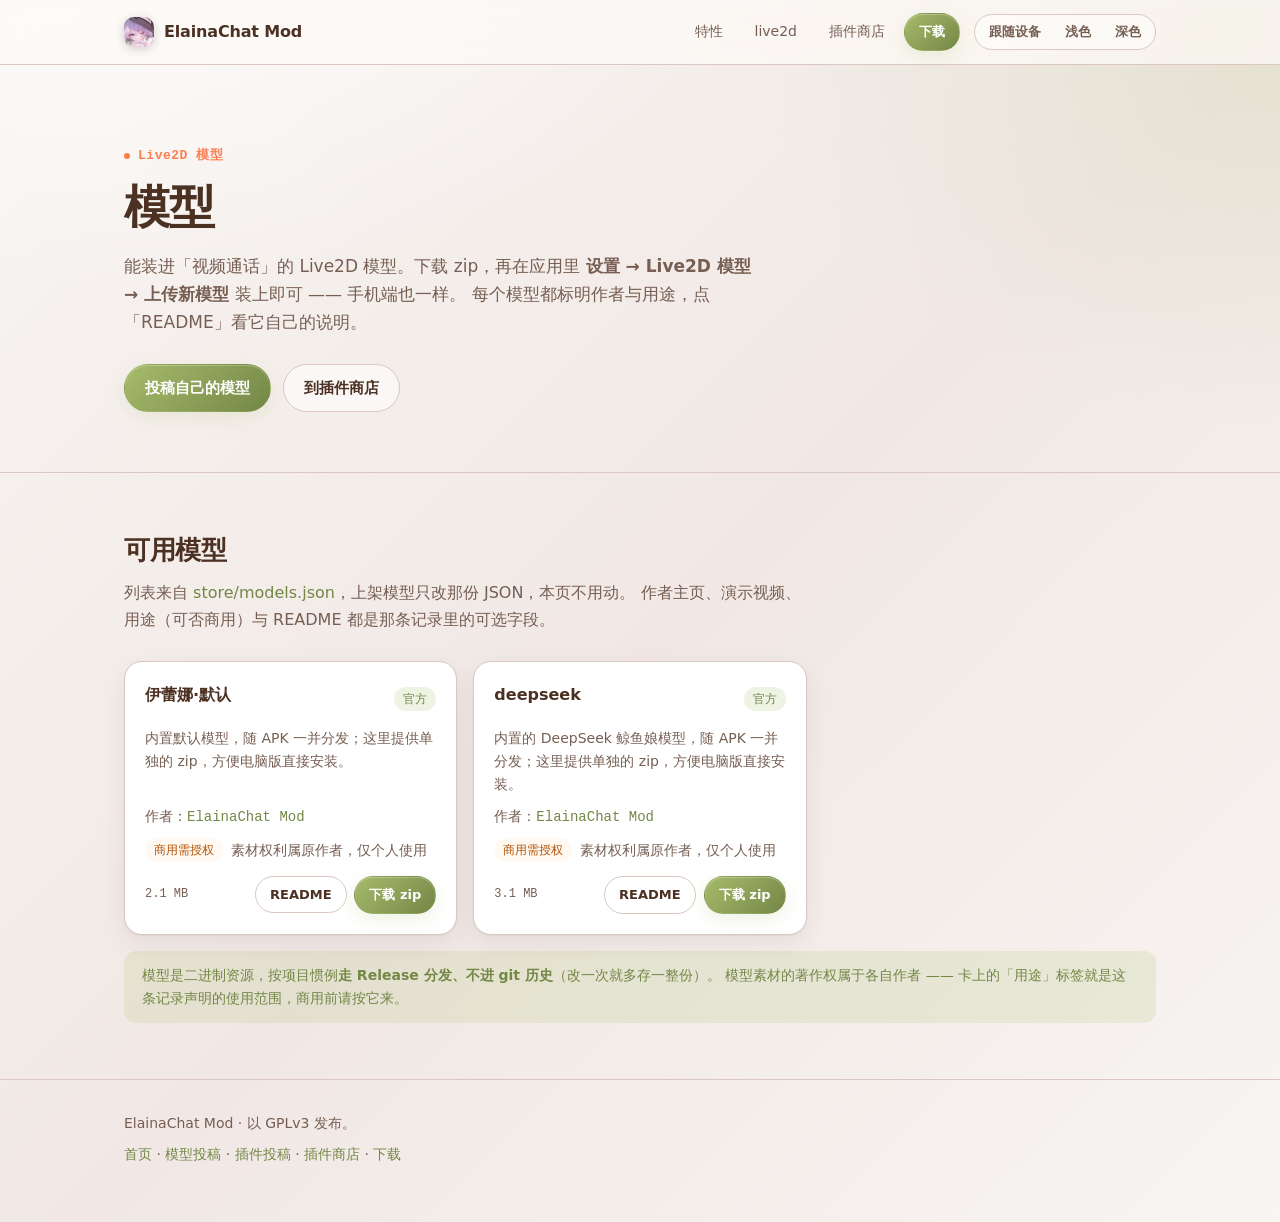
==== models/index.html @ 7af83928 "feat: 主页精简、卡片补作者/用途/README，站点图标换成角色头像 主页去掉整块「扩展包」卡片网格，只剩 hero / 特性 / 双端三段；导航同步改为 特性 / live2d / 插件商店 " ====
<!DOCTYPE html>
<html lang="zh-CN">
<head>
<meta charset="UTF-8">
<meta name="viewport" content="width=device-width, initial-scale=1">
<title>Live2D 模型 · ElainaChat Mod</title>
<meta name="description" content="ElainaChat Mod 的 Live2D 模型区：下载模型 zip，在应用里「设置 → Live2D 模型 → 上传新模型」装上即可。每个模型都标明作者、用途（可否商用）与 README；第三方作者也可以投稿。">
<link rel="stylesheet" href="../style.css">
<!-- 外观切换：与首页共用，路径是 ../ -->
<script src="../theme.js"></script>
</head>
<body>

<!-- ── 顶部导航（与首页一致，相对路径是 ../） ─────────────────────── -->
<header class="site-header">
  <div class="wrap header-inner">
    <a class="brand" href="../">
      <img class="brand-mark" src="../brand.png" width="30" height="30" alt="">
      <span>ElainaChat Mod</span>
    </a>
    <div class="header-right">
      <nav class="nav">
        <a class="nav-link" href="../#features">特性</a>
        <a class="nav-link" href="./">live2d</a>
        <a class="nav-link" href="../store/">插件商店</a>
        <a class="btn btn--sm btn--primary" href="https://github.com/XYZ921746/ElainaChat-mod/releases/latest">下载</a>
      </nav>
      <!-- 外观控件：深浅色三态胶囊。配色固定为应用的默认主题「暖米绿」，不再提供色点选择 -->
      <div class="appearance">
        <div class="theme-capsule" role="group" aria-label="主题模式">
          <button type="button" data-mode="auto" title="跟随设备深浅色">跟随设备</button>
          <button type="button" data-mode="light" title="始终使用浅色">浅色</button>
          <button type="button" data-mode="dark" title="始终使用深色">深色</button>
        </div>
      </div>
    </div>
  </div>
</header>

<main>

  <section class="hero">
    <div class="wrap">
      <p class="eyebrow">Live2D 模型</p>
      <h1>模型</h1>
      <p class="lede">能装进「视频通话」的 Live2D 模型。下载 zip，再在应用里
        <strong>设置 → Live2D 模型 → 上传新模型</strong> 装上即可 —— 手机端也一样。
        每个模型都标明作者与用途，点「README」看它自己的说明。</p>
      <div class="hero-actions">
        <a class="btn btn--primary" href="./submit/">投稿自己的模型</a>
        <a class="btn btn--ghost" href="../store/">到插件商店</a>
      </div>
    </div>
  </section>

  <section class="section">
    <div class="wrap">
      <div class="section-head">
        <h2>可用模型</h2>
        <p>列表来自 <a href="../store/models.json">store/models.json</a>，上架模型只改那份 JSON，本页不用动。
          作者主页、演示视频、用途（可否商用）与 README 都是那条记录里的可选字段。</p>
      </div>
      <div class="grid" id="model-list">
        <p class="loading">正在读取 models.json…</p>
      </div>
      <noscript><p class="notice">当前浏览器禁用了 JavaScript，无法自动列出模型。可直接到 <a href="https://github.com/XYZ921746/ElainaChat-mod/releases/latest">Releases</a> 下载模型 zip。</p></noscript>
      <p class="notice" id="model-error" hidden></p>
      <p class="notice">模型是二进制资源，按项目惯例<strong>走 Release 分发、不进 git 历史</strong>（改一次就多存一整份）。
        模型素材的著作权属于各自作者 —— 卡上的「用途」标签就是这条记录声明的使用范围，商用前请按它来。</p>
    </div>
  </section>

</main>

<footer class="site-footer">
  <div class="wrap">
    <p>ElainaChat Mod · 以 GPLv3 发布。</p>
    <p>
      <a href="../">首页</a> ·
      <a href="./submit/">模型投稿</a> ·
      <a href="../store/submit/">插件投稿</a> ·
      <a href="../store/">插件商店</a> ·
      <a href="https://github.com/XYZ921746/ElainaChat-mod/releases/latest">下载</a>
    </p>
  </div>
</footer>

<!-- ── 模型列表：数据来自 ../store/models.json（与插件商店同一套做法） ── -->
<script>
(function () {
  'use strict';
  var listEl = document.getElementById('model-list');
  var errEl = document.getElementById('model-error');
  if (!listEl || !errEl) return;

  function esc(v) {
    return String(v == null ? '' : v).replace(/[&<>"']/g, function (c) {
      return { '&': '&amp;', '<': '&lt;', '>': '&gt;', '"': '&quot;', "'": '&#39;' }[c];
    });
  }
  function size(bytes) {
    return bytes ? (bytes / 1048576).toFixed(1) + ' MB' : '';
  }

  /* 用途标签：文案与配色由 usage 决定 —— 数据里写的是哪个，卡上就显示哪个 */
  var USAGE = {
    commercial: { label: '可商用', cls: 'tag--ok' },
    noncommercial: { label: '仅限非商用', cls: '' },
    'no-commercial': { label: '禁止商用', cls: 'tag--warn' },
    ask: { label: '商用需授权', cls: 'tag--warn' }
  };

  function cardHtml(m) {
    var official = m.kind !== 'community';
    var usage = USAGE[m.usage];
    var author = m.author
      ? (m.authorUrl
        ? '<a href="' + esc(m.authorUrl) + '" target="_blank" rel="noopener">' + esc(m.author) + '</a>'
        : esc(m.author))
      : '未署名';
    var extra = '';
    if (m.readmeUrl) {
      extra += '<a class="btn btn--ghost btn--sm" href="' + esc(m.readmeUrl) + '" target="_blank" rel="noopener">README</a>';
    }
    if (m.videoUrl) {
      extra += '<a class="btn btn--ghost btn--sm" href="' + esc(m.videoUrl) + '" target="_blank" rel="noopener">演示视频</a>';
    }
    return '<article class="card mod-card">'
      + '<div class="mod-head">'
      + '<h3 class="mod-name">' + esc(m.name) + '</h3>'
      + '<span class="tag' + (official ? ' tag--accent' : '') + '">' + (official ? '官方' : '投稿') + '</span>'
      + '</div>'
      + '<p class="mod-desc">' + esc(m.description) + '</p>'
      + '<p class="mod-dep">作者：' + author + '</p>'
      + (usage
        ? '<p class="mod-usage"><span class="tag ' + usage.cls + '">' + usage.label + '</span>'
          + (m.license ? '<span>' + esc(m.license) + '</span>' : '') + '</p>'
        : '')
      + '<div class="mod-foot">'
      + '<span class="mod-ver">' + (size(m.sizeBytes) || (m.version ? 'v' + esc(m.version) : '')) + '</span>'
      + '<div class="mod-actions">' + extra
      + '<a class="btn btn--primary btn--sm" href="' + esc(m.zipUrl) + '" target="_blank" rel="noopener">下载 zip</a>'
      + '</div>'
      + '</div>'
      + '</article>';
  }

  fetch('../store/models.json', { cache: 'no-cache' })
    .then(function (r) {
      if (!r.ok) throw new Error('HTTP ' + r.status);
      return r.json();
    })
    .then(function (data) {
      var models = (data && data.models) || [];
      if (!models.length) throw new Error('模型索引里还没有条目');
      listEl.innerHTML = models.map(cardHtml).join('');
    })
    .catch(function (e) {
      listEl.hidden = true;
      errEl.hidden = false;
      errEl.textContent = '模型列表加载失败（' + e.message + '）。'
        + '用 file:// 直接打开页面时读不到 JSON，请改用本地 http 服务；'
        + '也可以先到 Releases 看看。';
    });
})();
</script>

</body>
</html>
---- style.css ----
/* ==========================================================================
   ElainaChat Mod · 站点样式（单文件，首页与插件商店共用）
   ── 想改配色 / 圆角 / 宽度：改下面 :root 里的变量即可 ──

   ★ 2026-10 改版：**配色与组件语言全部改成应用（web/）那一套** —— 站点是应用的
     对外门面，两边同一套视觉才对得上。令牌直接照搬应用（web/index.html 的 :root
     与 web/css/themes.css）。

   ★ 2026-10（第二次）：**取消颜色选择**，站点固定用应用的默认主题「暖米绿」，
     不再提供 iOS 蓝 / 陶土橙 / 鼠尾草 / 樱花桃 那排色点 —— 所以这里只保留
     默认主题的浅色与深色两份令牌，多主题的变量块已整段删掉。
     深浅色仍可切换（跟随设备 / 浅色 / 深色），那是模式而不是配色，见 theme.js。
   ========================================================================== */

/* ── 一、令牌层：默认主题「暖米绿」（与应用默认外观同源） ────────────── */
:root {
  color-scheme: light;

  --pixso-canvas: #a8b974;
  --pixso-cream: #f8f5f2;
  --pixso-surface: #ffffff;
  --pixso-panel: #e9ddda;
  --pixso-panel-soft: #f1e8e5;
  --pixso-brown: #4c3123;
  --pixso-brown-soft: #765e52;
  --pixso-green: #a7bb6c;
  --pixso-green-dark: #738746;
  --pixso-orange: #ff7d4d;
  --pixso-line: #d9c7c0;
  --pixso-warn: #b45309;
  --pixso-warn-bg: rgba(255, 247, 237, 0.75);
  --pixso-warn-line: #fed7aa;
  --pixso-shadow: 0 24px 70px rgba(67, 47, 36, 0.18);

  /* 品牌色的半透明版（药丸按钮投影、标签底、导航悬停都用它） */
  --tpl-tint: rgba(167, 187, 108, 0.18);

  /* 站点语义层：组件只认这几个名字，改配色时不用动组件 */
  --text: var(--pixso-brown);
  --text-muted: var(--pixso-brown-soft);
  --border: var(--pixso-line);
  --surface: var(--pixso-surface);
  --surface-2: var(--pixso-panel-soft);
  --accent: var(--pixso-green);
  --accent-deep: var(--pixso-green-dark);
  --on-accent: #ffffff;
  --glass: rgba(255, 255, 255, 0.55);
  --header-bg: rgba(252, 250, 247, 0.74);
  --card-shadow: 0 8px 26px rgba(67, 47, 36, 0.08), 0 1px 2px rgba(67, 47, 36, 0.06);
  --card-shadow-hover: 0 18px 46px rgba(67, 47, 36, 0.16), 0 2px 6px rgba(67, 47, 36, 0.08);

  /* 页面底：照应用的聊天区处理 —— 柔白 + 品牌色光斑 + 暖米渐变。
     光斑的纵向位置用 px 写死（不用 %）：% 是相对**整篇文档高度**解析的，
     页面一长就会把光斑推到屏幕之外；px 才能稳定贴在页面顶部。 */
  --page-bg:
    radial-gradient(1100px 700px at 8% -140px, rgba(255, 255, 255, 0.88), transparent 62%),
    radial-gradient(900px 620px at 104% 40px, var(--tpl-tint), transparent 64%),
    linear-gradient(135deg, var(--pixso-cream) 0%, var(--pixso-panel-soft) 52%, var(--pixso-cream) 100%);

  /* 尺寸 / 字体 */
  --radius: 12px;
  --radius-lg: 18px;
  --maxw: 1080px;
  --gap: 16px;
  --font: system-ui, -apple-system, "Segoe UI", "PingFang SC", "Microsoft YaHei", sans-serif;
  --mono: ui-monospace, SFMono-Regular, Consolas, "Liberation Mono", monospace;
}

/* ── 二、深色模式 ──────────────────────────────────────────────────────
   文字 / 警示 / 阴影是专门调过对比度的（深色下正文不是纯白，避免过硬），
   底色与品牌色取应用深色版里「暖米绿」那一组。 */
html[data-theme="dark"] {
  color-scheme: dark;

  --pixso-canvas: #10140f;
  --pixso-cream: #252c23;
  --pixso-surface: #171c15;
  --pixso-panel: #1c221b;
  --pixso-panel-soft: #242b22;
  --pixso-brown: #dfe6f0;
  --pixso-brown-dark: #eef2f7;
  --pixso-brown-soft: #9aa4b6;
  --pixso-green: #9db167;
  --pixso-green-dark: #74873f;
  --pixso-orange: #ff7d4d;
  --pixso-line: #2f3a2e;
  --pixso-warn: #fbbf24;
  --pixso-warn-bg: rgba(251, 191, 36, 0.1);
  --pixso-warn-line: rgba(251, 191, 36, 0.35);
  --pixso-shadow: 0 30px 80px rgba(0, 0, 0, 0.5), 0 6px 18px rgba(0, 0, 0, 0.3);
  --card-shadow: 0 10px 30px rgba(0, 0, 0, 0.35), 0 1px 2px rgba(0, 0, 0, 0.3);
  --card-shadow-hover: 0 20px 48px rgba(0, 0, 0, 0.5), 0 2px 8px rgba(0, 0, 0, 0.35);

  --tpl-tint: rgba(157, 177, 103, 0.18);
  --glass: rgba(255, 255, 255, 0.07);
  --header-bg: rgba(23, 28, 21, 0.74);
  --on-accent: #ffffff;
}

/* ── 三、基础 ─────────────────────────────────────────────────────────── */
* { box-sizing: border-box; }
html {
  scroll-behavior: smooth;
  /* 顶栏是 sticky 的，锚点跳转要留出它的高度，否则标题会被压在栏下 */
  scroll-padding-top: 84px;
}
body {
  margin: 0;
  /* 不用 background-attachment: fixed —— 移动端普遍忽略它，桌面端长页面滚动时
     逐帧重绘固定底图也要额外开销；渐变本身铺满整篇文档就够了 */
  background: var(--page-bg);
  background-color: var(--pixso-cream);
  color: var(--text);
  font: 16px/1.65 var(--font);
  -webkit-font-smoothing: antialiased;
  text-rendering: optimizeLegibility;
}
a { color: var(--accent-deep); text-decoration: none; }
a:hover { text-decoration: underline; }
:focus-visible { outline: 2px solid var(--accent); outline-offset: 2px; border-radius: 6px; }
img { max-width: 100%; }
.wrap {
  width: 100%;
  max-width: var(--maxw);
  margin: 0 auto;
  padding: 0 24px;
}

/* ── 四、顶部导航 ─────────────────────────────────────────────────────── */
.site-header {
  position: sticky;
  top: 0;
  z-index: 20;
  background: var(--header-bg);
  backdrop-filter: blur(16px) saturate(1.6);
  -webkit-backdrop-filter: blur(16px) saturate(1.6);
  border-bottom: 1px solid var(--border);
}
.header-inner {
  display: flex;
  align-items: center;
  justify-content: space-between;
  gap: 16px;
  min-height: 64px;
}
/* 导航与外观控件同组，窄屏时整组换行到第二排（不会挤坏品牌区） */
.header-right {
  display: flex;
  align-items: center;
  justify-content: flex-end;
  flex-wrap: wrap;
  gap: 14px;
}
.brand {
  display: inline-flex;
  align-items: center;
  gap: 10px;
  color: var(--text);
  font-weight: 650;
  letter-spacing: -0.01em;
  white-space: nowrap;
}
.brand:hover { text-decoration: none; }
/* 站点图标（图片）：与应用左上角的角色头像同源 */
.brand-mark {
  display: block;
  width: 30px;
  height: 30px;
  flex: none;
  border-radius: 10px;
  object-fit: cover;
  background: var(--surface-2);
  box-shadow: 0 2px 10px rgba(67, 47, 36, 0.22), inset 0 0 0 1px rgba(0, 0, 0, 0.06);
}
.nav { display: flex; align-items: center; gap: 6px; font-size: 14px; }
.nav-link {
  padding: 7px 13px;
  border-radius: 999px;
  color: var(--text-muted);
  transition: background 0.18s ease, color 0.18s ease;
}
.nav-link:hover {
  background: var(--tpl-tint);
  color: var(--text);
  text-decoration: none;
}

/* 外观控件：深浅色三态胶囊（与应用顶栏同一套语言、连体胶囊） */
.appearance { display: flex; align-items: center; gap: 10px; }
.theme-capsule {
  display: inline-flex;
  align-items: center;
  gap: 2px;
  padding: 3px;
  border: 1px solid var(--border);
  border-radius: 999px;
  background: var(--glass);
}
.theme-capsule button {
  border: 0;
  border-radius: 999px;
  padding: 5px 11px;
  background: transparent;
  color: var(--text-muted);
  font: 600 13px/1.4 var(--font);
  cursor: pointer;
  white-space: nowrap;
  transition: color 0.18s ease, background 0.18s ease, box-shadow 0.18s ease;
}
.theme-capsule button:hover { color: var(--text); }
.theme-capsule button[aria-pressed="true"] {
  background: linear-gradient(135deg, var(--pixso-green), var(--pixso-green-dark));
  color: var(--on-accent);
  box-shadow: 0 3px 10px var(--tpl-tint);
}

/* ── 五、按钮：药丸 + 柔渐变（与应用主按钮一致，不是纯色块） ───────────── */
.btn {
  display: inline-flex;
  align-items: center;
  justify-content: center;
  gap: 8px;
  padding: 11px 20px;
  border: 1px solid transparent;
  border-radius: 999px;
  font-size: 15px;
  font-weight: 650;
  cursor: pointer;
  white-space: nowrap;
  text-decoration: none;
  transition: transform 0.18s ease, box-shadow 0.18s ease, background 0.18s ease,
    border-color 0.18s ease, color 0.18s ease;
}
.btn:hover { text-decoration: none; }
.btn--primary {
  background: linear-gradient(135deg, var(--pixso-green), var(--pixso-green-dark));
  color: var(--on-accent);
  box-shadow: 0 6px 18px var(--tpl-tint), inset 0 1px 0 rgba(255, 255, 255, 0.26);
}
.btn--primary:hover { transform: translateY(-1px); box-shadow: 0 10px 24px var(--tpl-tint); }
.btn--primary:active { transform: translateY(0); }
.btn--ghost {
  background: var(--glass);
  border-color: var(--border);
  color: var(--text);
  backdrop-filter: blur(8px);
  -webkit-backdrop-filter: blur(8px);
}
.btn--ghost:hover {
  border-color: var(--accent);
  color: var(--accent-deep);
  background: var(--tpl-tint);
  transform: translateY(-1px);
}
.btn--sm { padding: 7px 14px; font-size: 13px; }

/* ── 六、Hero ─────────────────────────────────────────────────────────── */
.hero { padding: 76px 0 60px; }
.eyebrow {
  display: inline-flex;
  align-items: center;
  gap: 8px;
  margin: 0 0 14px;
  color: var(--pixso-orange);
  font: 600 13px/1.6 var(--mono);
  letter-spacing: 0.04em;
}
.eyebrow::before {
  content: "";
  width: 6px;
  height: 6px;
  border-radius: 50%;
  background: var(--pixso-orange);
}
.hero h1 {
  margin: 0 0 16px;
  font-size: clamp(30px, 5vw, 46px);
  line-height: 1.2;
  letter-spacing: -0.015em;
}
.lede {
  margin: 0 0 28px;
  max-width: 640px;
  font-size: 17px;
  color: var(--text-muted);
}
.hero-actions { display: flex; flex-wrap: wrap; gap: 12px; }
.meta {
  display: flex;
  flex-wrap: wrap;
  gap: 8px 20px;
  margin: 28px 0 0;
  padding: 0;
  list-style: none;
  font-size: 14px;
  color: var(--text-muted);
}
.meta li { display: flex; align-items: center; gap: 8px; }
.meta li::before {
  content: "";
  width: 5px;
  height: 5px;
  border-radius: 50%;
  background: var(--accent);
}

/* ── 七、区块 ─────────────────────────────────────────────────────────── */
.section { padding: 56px 0; border-top: 1px solid var(--border); }
.section-head { margin-bottom: 28px; }
.section-head h2 {
  margin: 0 0 8px;
  font-size: 26px;
  letter-spacing: -0.01em;
}
.section-head p { margin: 0; max-width: 680px; color: var(--text-muted); }

/* ── 八、卡片网格 ─────────────────────────────────────────────────────── */
.grid {
  display: grid;
  gap: var(--gap);
  grid-template-columns: repeat(auto-fill, minmax(260px, 1fr));
}
.card {
  background: var(--surface);
  border: 1px solid var(--border);
  border-radius: var(--radius-lg);
  padding: 20px;
  box-shadow: var(--card-shadow);
  transition: transform 0.18s ease, box-shadow 0.18s ease, border-color 0.18s ease;
}
.card:hover {
  transform: translateY(-2px);
  box-shadow: var(--card-shadow-hover);
  border-color: var(--accent);
}
.card h3 { margin: 0 0 8px; font-size: 16px; }
.card p { margin: 0; font-size: 14px; color: var(--text-muted); }
/* 扩展包 / 模型卡片 */
.mod-card { display: flex; flex-direction: column; gap: 10px; }
.mod-head { display: flex; align-items: center; justify-content: space-between; gap: 10px; }
.mod-name { margin: 0; font-size: 16px; }
.mod-desc { flex: 1; }
.mod-dep { margin: 0; color: var(--text-muted); font: 13px/1.6 var(--mono); }
/* 使用范围：用途标签（可商用 / 禁止商用 …）与授权说明排在同一行 */
.mod-usage { display: flex; align-items: center; gap: 8px; flex-wrap: wrap; }
.mod-foot {
  display: flex;
  align-items: center;
  justify-content: space-between;
  flex-wrap: wrap;
  gap: 8px 10px;
  margin-top: 4px;
}
.mod-ver { color: var(--text-muted); font: 12px/1.6 var(--mono); }
/* 卡片右下角的一组动作按钮（README / 演示视频 / 下载 zip） */
.mod-actions {
  display: flex;
  align-items: center;
  justify-content: flex-end;
  flex-wrap: wrap;
  gap: 8px;
}

/* 标签：强调类用品牌色淡底，普通类用面板色（语义分工与页面上一致） */
.tag {
  display: inline-block;
  padding: 3px 9px;
  border-radius: 999px;
  background: var(--surface-2);
  color: var(--text-muted);
  font-size: 12px;
  line-height: 1.5;
  white-space: nowrap;
}
.tag--accent { background: var(--tpl-tint); color: var(--accent-deep); }
/* 用途标签：可商用走品牌色，禁止 / 需授权走警示色（警示色在两套深浅色里都调过对比度） */
.tag--ok { background: var(--tpl-tint); color: var(--accent-deep); }
.tag--warn { background: var(--pixso-warn-bg); color: var(--pixso-warn); }

/* ── 九、说明列表 / 提示条 ────────────────────────────────────────────── */
.steps { margin: 0; padding-left: 20px; color: var(--text-muted); font-size: 15px; }
.steps li { margin: 6px 0; }
.steps strong { color: var(--text); font-weight: 650; }
.notice {
  margin: 16px 0 0;
  padding: 13px 18px;
  border-radius: var(--radius);
  background: var(--tpl-tint);
  color: var(--accent-deep);
  font-size: 14px;
}
.notice[hidden] { display: none; }
.notice a { color: inherit; text-decoration: underline; }
.loading { color: var(--text-muted); font-size: 14px; }

/* ── 十、页脚 ─────────────────────────────────────────────────────────── */
.site-footer {
  border-top: 1px solid var(--border);
  padding: 32px 0 48px;
  font-size: 14px;
  color: var(--text-muted);
}
.site-footer p { margin: 0 0 8px; }

/* ── 十一、小屏 ───────────────────────────────────────────────────────── */
@media (max-width: 620px) {
  /* 品牌区一行、导航 + 外观控件换到第二行，避免在手机上挤成一团 */
  .header-inner { flex-wrap: wrap; min-height: 0; padding: 10px 0; row-gap: 10px; }
  .hero { padding: 48px 0 36px; }
  .nav { gap: 4px; }
  .nav-link { display: none; }  /* 小屏只留「下载」按钮，需要保留就别删这行 */
  .theme-capsule button { padding: 5px 9px; font-size: 12px; }
  .section { padding: 44px 0; }
}
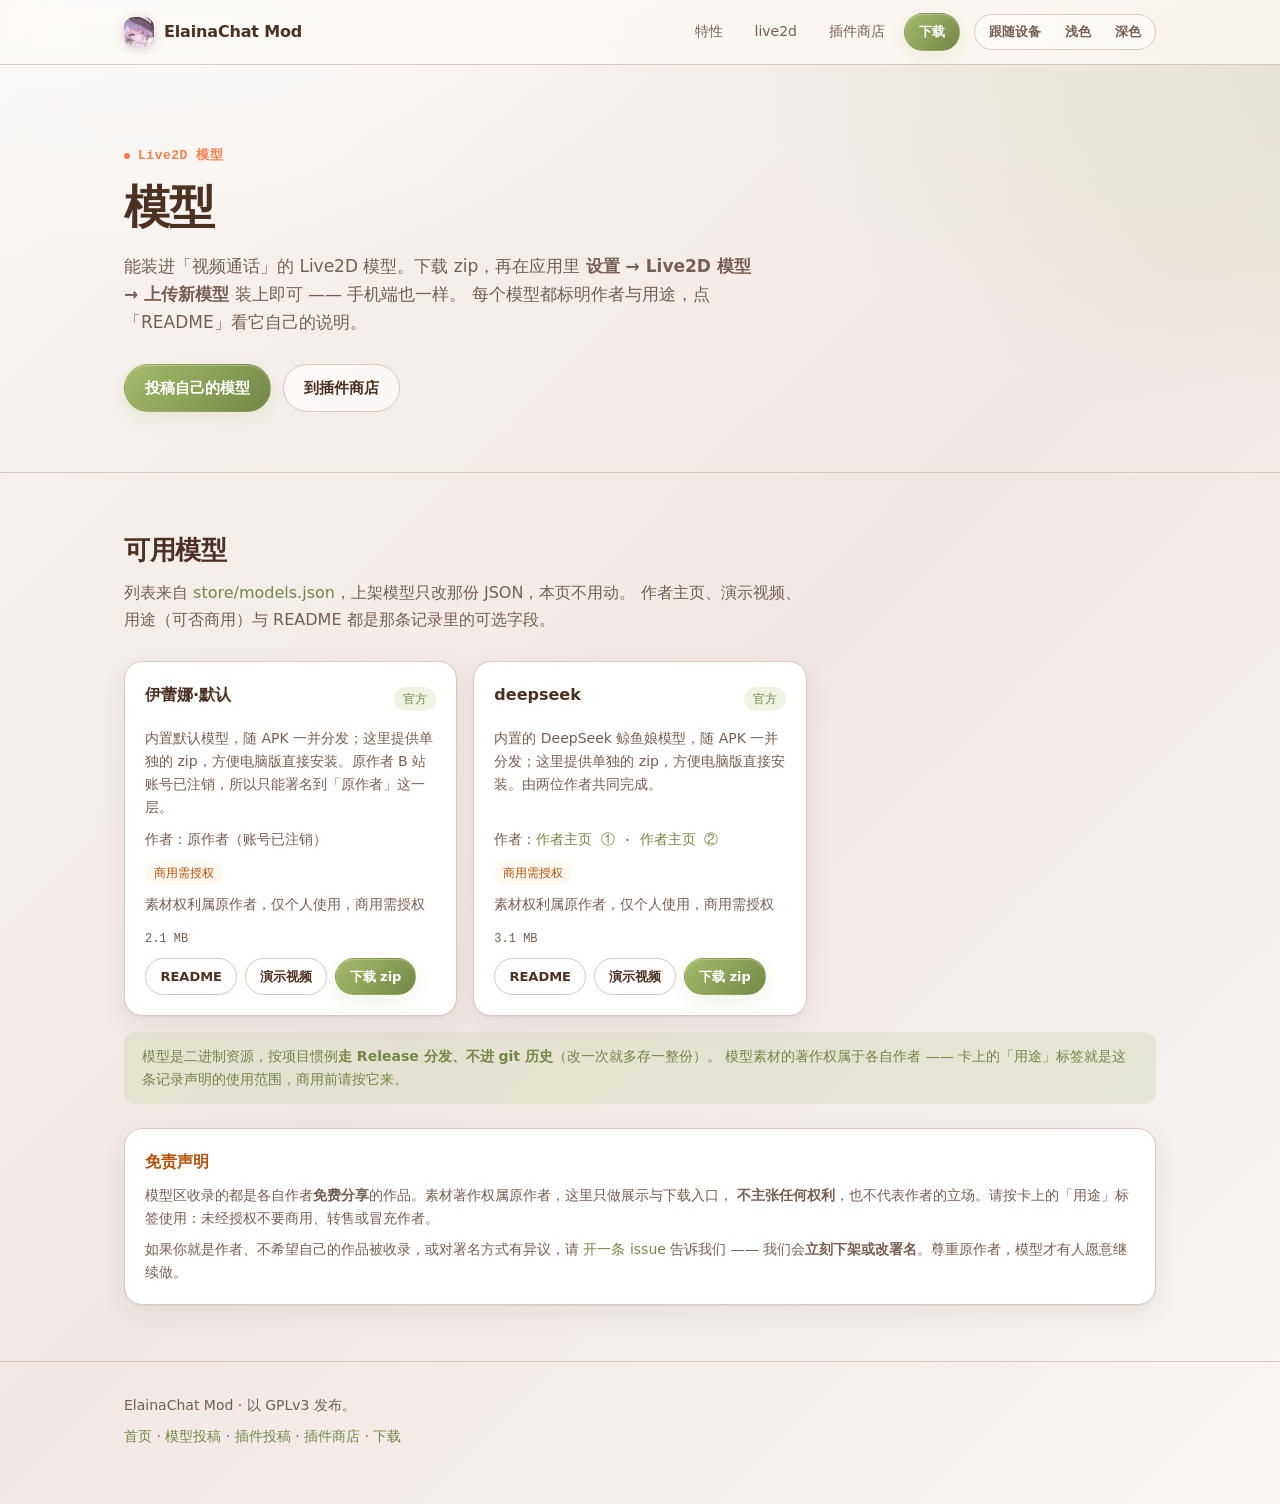
==== commit 0e2fc13b: "feat: 模型条目补作者主页与演示视频，并加免责声明 deepseek 条目：两个作者主页（space.bilibili.com/2505395、11272072）与演示视频 BV16yYi69EQ" ====
--- a/models/index.html
+++ b/models/index.html
@@ -67,6 +67,15 @@
       <p class="notice" id="model-error" hidden></p>
       <p class="notice">模型是二进制资源，按项目惯例<strong>走 Release 分发、不进 git 历史</strong>（改一次就多存一整份）。
         模型素材的著作权属于各自作者 —— 卡上的「用途」标签就是这条记录声明的使用范围，商用前请按它来。</p>
+
+      <div class="card disclaimer">
+        <h3>免责声明</h3>
+        <p>模型区收录的都是各自作者<strong>免费分享</strong>的作品。素材著作权属原作者，这里只做展示与下载入口，
+          <strong>不主张任何权利</strong>，也不代表作者的立场。请按卡上的「用途」标签使用：未经授权不要商用、转售或冒充作者。</p>
+        <p>如果你就是作者、不希望自己的作品被收录，或对署名方式有异议，请
+          <a href="https://github.com/XYZ921746/web/issues" target="_blank" rel="noopener">开一条 issue</a> 告诉我们 ——
+          我们会<strong>立刻下架或改署名</strong>。尊重原作者，模型才有人愿意继续做。</p>
+      </div>
     </div>
   </section>
 
@@ -113,18 +122,35 @@
   function cardHtml(m) {
     var official = m.kind !== 'community';
     var usage = USAGE[m.usage];
-    var author = m.author
-      ? (m.authorUrl
-        ? '<a href="' + esc(m.authorUrl) + '" target="_blank" rel="noopener">' + esc(m.author) + '</a>'
-        : esc(m.author))
+
+    /* 作者：支持 authors[{name,url}] 多作者，也兼容单个 author/authorUrl */
+    var authors = (m.authors && m.authors.length)
+      ? m.authors
+      : (m.author ? [{ name: m.author, url: m.authorUrl }] : []);
+    var NUM = ['①', '②', '③', '④'];
+    var author = authors.length
+      ? authors.map(function (a, i) {
+        if (!a.url) return esc(a.name || '未署名');
+        /* 没给名字的多作者，用「作者主页 ①/②」编号区分，避免两个链接长得一样 */
+        var label = a.name || (authors.length > 1 ? '作者主页 ' + NUM[i] : '作者主页');
+        return '<a href="' + esc(a.url) + '" target="_blank" rel="noopener">' + esc(label) + '</a>';
+      }).join(' · ')
       : '未署名';
+
+    /* 视频：单个 videoUrl 或多条 videoUrls[] */
+    var videos = [];
+    if (m.videoUrl) videos.push(m.videoUrl);
+    if (Array.isArray(m.videoUrls)) videos = videos.concat(m.videoUrls);
+
     var extra = '';
     if (m.readmeUrl) {
       extra += '<a class="btn btn--ghost btn--sm" href="' + esc(m.readmeUrl) + '" target="_blank" rel="noopener">README</a>';
     }
-    if (m.videoUrl) {
-      extra += '<a class="btn btn--ghost btn--sm" href="' + esc(m.videoUrl) + '" target="_blank" rel="noopener">演示视频</a>';
-    }
+    extra += videos.map(function (url, i) {
+      var label = videos.length > 1 ? '视频 ' + (i + 1) : '演示视频';
+      return '<a class="btn btn--ghost btn--sm" href="' + esc(url) + '" target="_blank" rel="noopener">' + label + '</a>';
+    }).join('');
+
     return '<article class="card mod-card">'
       + '<div class="mod-head">'
       + '<h3 class="mod-name">' + esc(m.name) + '</h3>'
--- a/style.css
+++ b/style.css
@@ -391,6 +391,10 @@
 }
 .notice[hidden] { display: none; }
 .notice a { color: inherit; text-decoration: underline; }
+/* 免责声明块：整幅卡片，跟在列表下面 */
+.disclaimer { margin-top: 24px; }
+.disclaimer h3 { color: var(--pixso-warn); }
+.disclaimer p + p { margin-top: 8px; }
 .loading { color: var(--text-muted); font-size: 14px; }
 
 /* ── 十、页脚 ─────────────────────────────────────────────────────────── */
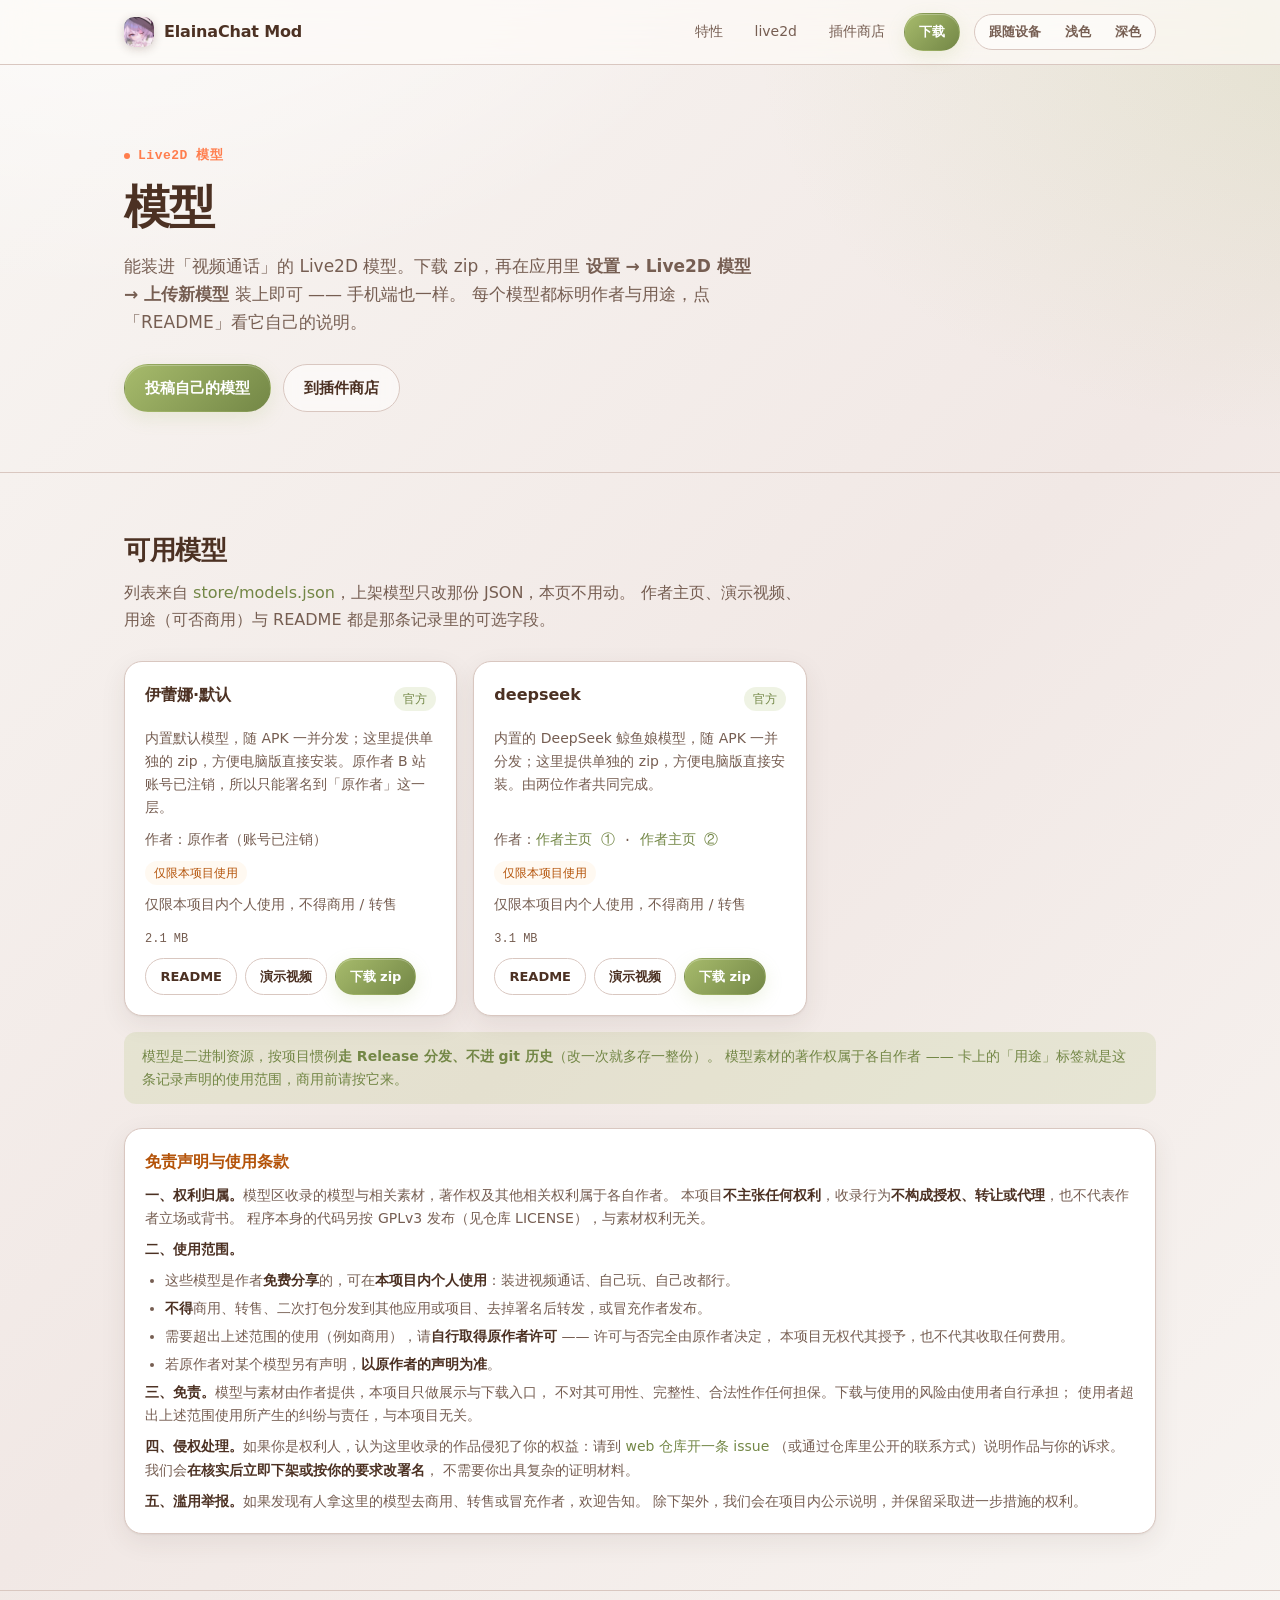
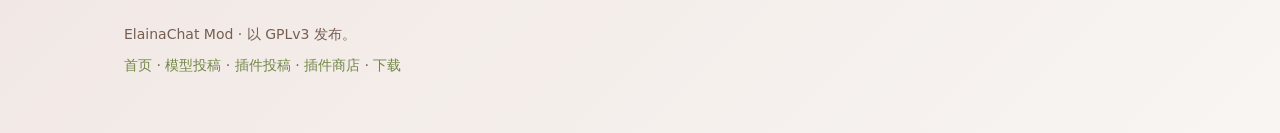
==== commit 0ba1fc5c: "feat: 素材类改为「仅限本项目使用」，并补完整免责声明与使用条款 usage 新增 project-only（仅限本项目使用）：两个 Live2D 模型与 elaina-avatar / scen" ====
--- a/models/index.html
+++ b/models/index.html
@@ -68,13 +68,29 @@
       <p class="notice">模型是二进制资源，按项目惯例<strong>走 Release 分发、不进 git 历史</strong>（改一次就多存一整份）。
         模型素材的著作权属于各自作者 —— 卡上的「用途」标签就是这条记录声明的使用范围，商用前请按它来。</p>
 
-      <div class="card disclaimer">
-        <h3>免责声明</h3>
-        <p>模型区收录的都是各自作者<strong>免费分享</strong>的作品。素材著作权属原作者，这里只做展示与下载入口，
-          <strong>不主张任何权利</strong>，也不代表作者的立场。请按卡上的「用途」标签使用：未经授权不要商用、转售或冒充作者。</p>
-        <p>如果你就是作者、不希望自己的作品被收录，或对署名方式有异议，请
-          <a href="https://github.com/XYZ921746/web/issues" target="_blank" rel="noopener">开一条 issue</a> 告诉我们 ——
-          我们会<strong>立刻下架或改署名</strong>。尊重原作者，模型才有人愿意继续做。</p>
+      <!-- 完整条款（插件商店那页的素材说明也指到这里，所以给个锚点） -->
+      <div class="card disclaimer" id="terms">
+        <h3>免责声明与使用条款</h3>
+        <p><strong>一、权利归属。</strong>模型区收录的模型与相关素材，著作权及其他相关权利属于各自作者。
+          本项目<strong>不主张任何权利</strong>，收录行为<strong>不构成授权、转让或代理</strong>，也不代表作者立场或背书。
+          程序本身的代码另按 GPLv3 发布（见仓库 LICENSE），与素材权利无关。</p>
+        <p><strong>二、使用范围。</strong></p>
+        <ul>
+          <li>这些模型是作者<strong>免费分享</strong>的，可在<strong>本项目内个人使用</strong>：装进视频通话、自己玩、自己改都行。</li>
+          <li><strong>不得</strong>商用、转售、二次打包分发到其他应用或项目、去掉署名后转发，或冒充作者发布。</li>
+          <li>需要超出上述范围的使用（例如商用），请<strong>自行取得原作者许可</strong> —— 许可与否完全由原作者决定，
+            本项目无权代其授予，也不代其收取任何费用。</li>
+          <li>若原作者对某个模型另有声明，<strong>以原作者的声明为准</strong>。</li>
+        </ul>
+        <p><strong>三、免责。</strong>模型与素材由作者提供，本项目只做展示与下载入口，
+          不对其可用性、完整性、合法性作任何担保。下载与使用的风险由使用者自行承担；
+          使用者超出上述范围使用所产生的纠纷与责任，与本项目无关。</p>
+        <p><strong>四、侵权处理。</strong>如果你是权利人，认为这里收录的作品侵犯了你的权益：请到
+          <a href="https://github.com/XYZ921746/web/issues" target="_blank" rel="noopener">web 仓库开一条 issue</a>
+          （或通过仓库里公开的联系方式）说明作品与你的诉求。我们会<strong>在核实后立即下架或按你的要求改署名</strong>，
+          不需要你出具复杂的证明材料。</p>
+        <p><strong>五、滥用举报。</strong>如果发现有人拿这里的模型去商用、转售或冒充作者，欢迎告知。
+          除下架外，我们会在项目内公示说明，并保留采取进一步措施的权利。</p>
       </div>
     </div>
   </section>
@@ -111,8 +127,10 @@
     return bytes ? (bytes / 1048576).toFixed(1) + ' MB' : '';
   }
 
-  /* 用途标签：文案与配色由 usage 决定 —— 数据里写的是哪个，卡上就显示哪个 */
+  /* 用途标签：文案与配色由 usage 决定 —— 数据里写的是哪个，卡上就显示哪个。
+     ask 只在**第三方许可证不由我们说了算**时用（如 live2d-models 里的 Cubism SDK）。 */
   var USAGE = {
+    'project-only': { label: '仅限本项目使用', cls: 'tag--warn' },
     commercial: { label: '可商用', cls: 'tag--ok' },
     noncommercial: { label: '仅限非商用', cls: '' },
     'no-commercial': { label: '禁止商用', cls: 'tag--warn' },
--- a/style.css
+++ b/style.css
@@ -395,6 +395,14 @@
 .disclaimer { margin-top: 24px; }
 .disclaimer h3 { color: var(--pixso-warn); }
 .disclaimer p + p { margin-top: 8px; }
+.disclaimer ul {
+  margin: 8px 0 0;
+  padding-left: 20px;
+  color: var(--text-muted);
+  font-size: 14px;
+}
+.disclaimer li { margin: 5px 0; }
+.disclaimer strong { color: var(--text); font-weight: 650; }
 .loading { color: var(--text-muted); font-size: 14px; }
 
 /* ── 十、页脚 ─────────────────────────────────────────────────────────── */
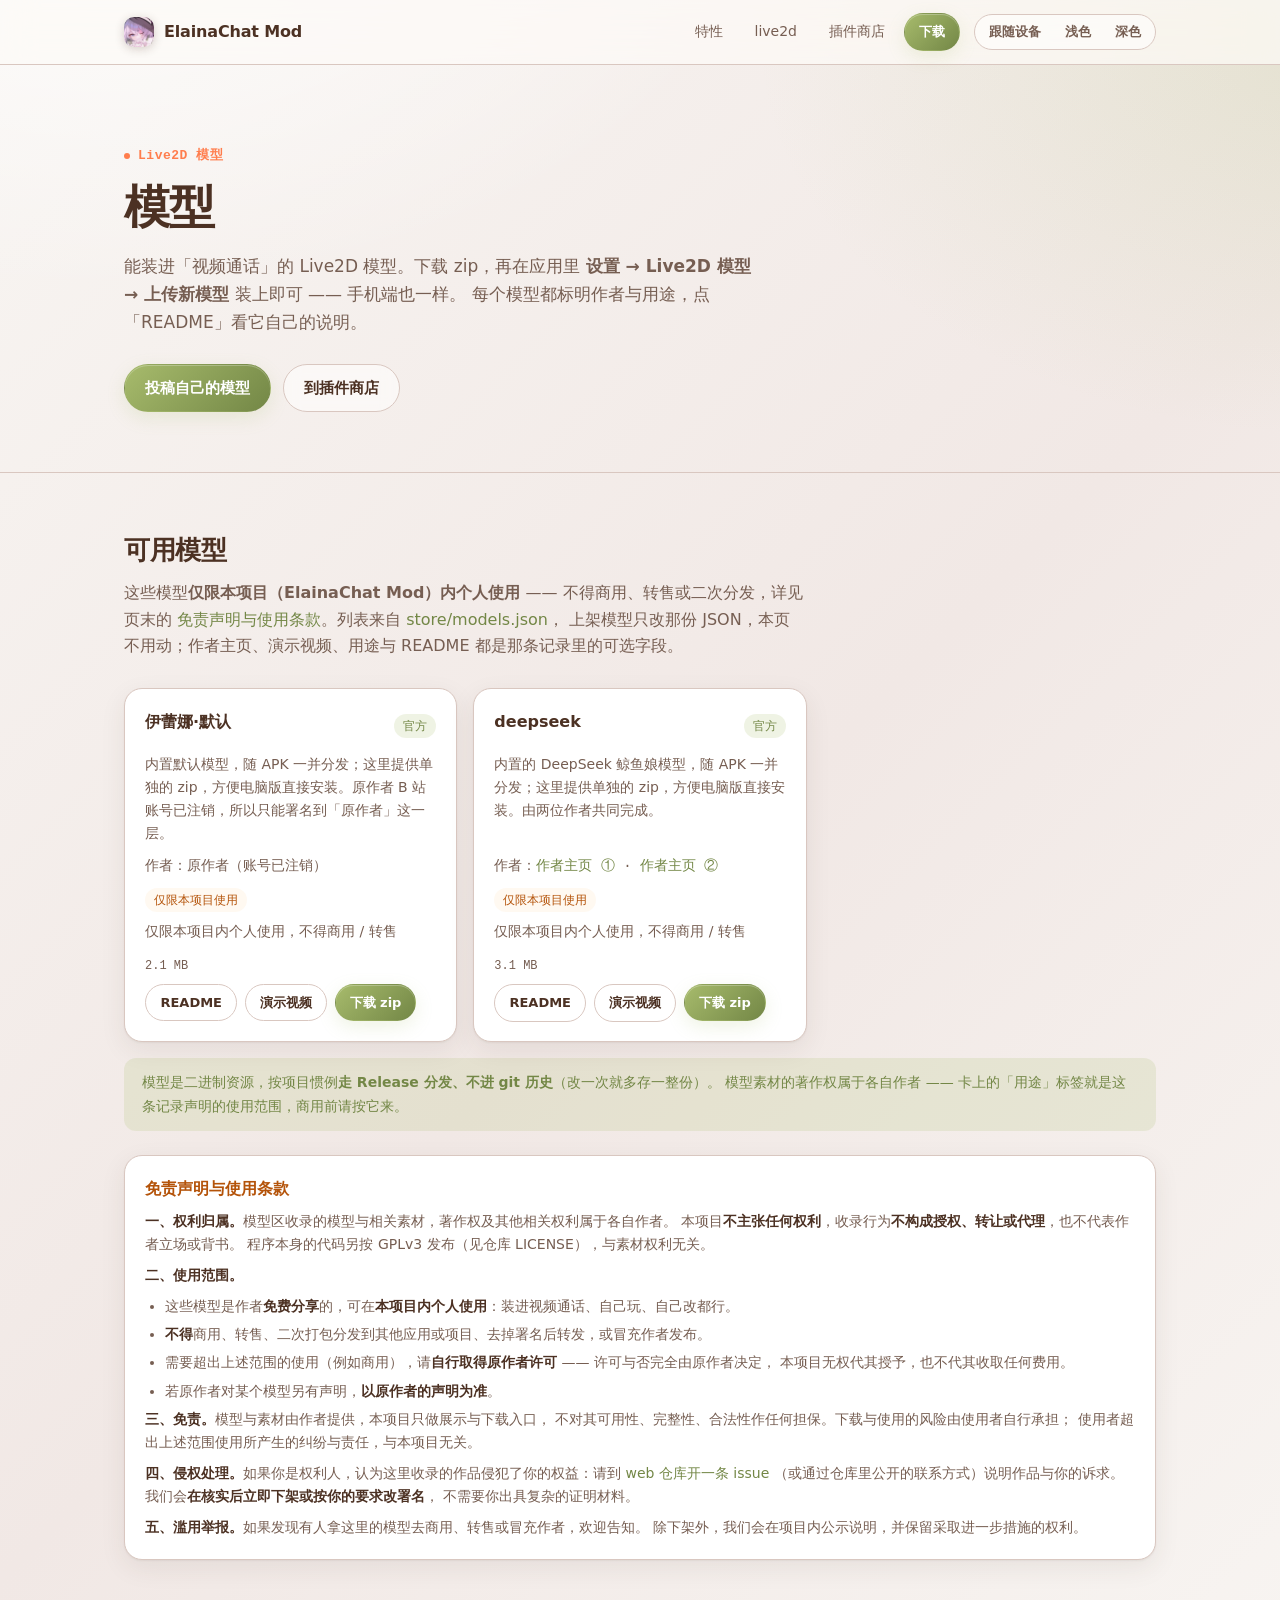
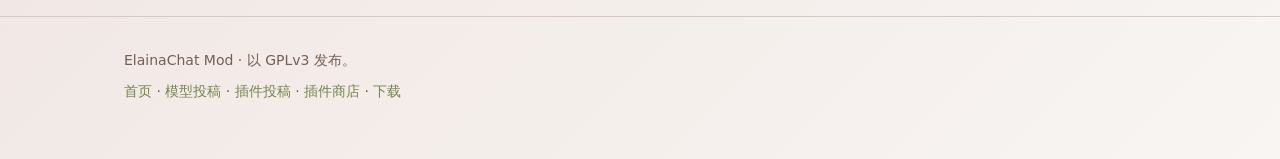
==== commit f972525c: "feat: 首页 Hero 换成「与伊蕾娜一起旅行的故事」与作者群聊入口，模型区标注仅限本项目使用 首页主标题由「以插件为核心的 AI 角色聊天应用」改为「与伊蕾娜一起旅行的故事」；下方描述改成你给的" ====
--- a/models/index.html
+++ b/models/index.html
@@ -57,8 +57,9 @@
     <div class="wrap">
       <div class="section-head">
         <h2>可用模型</h2>
-        <p>列表来自 <a href="../store/models.json">store/models.json</a>，上架模型只改那份 JSON，本页不用动。
-          作者主页、演示视频、用途（可否商用）与 README 都是那条记录里的可选字段。</p>
+        <p>这些模型<strong>仅限本项目（ElainaChat Mod）内个人使用</strong> —— 不得商用、转售或二次分发，详见页末的
+          <a href="#terms">免责声明与使用条款</a>。列表来自 <a href="../store/models.json">store/models.json</a>，
+          上架模型只改那份 JSON，本页不用动；作者主页、演示视频、用途与 README 都是那条记录里的可选字段。</p>
       </div>
       <div class="grid" id="model-list">
         <p class="loading">正在读取 models.json…</p>
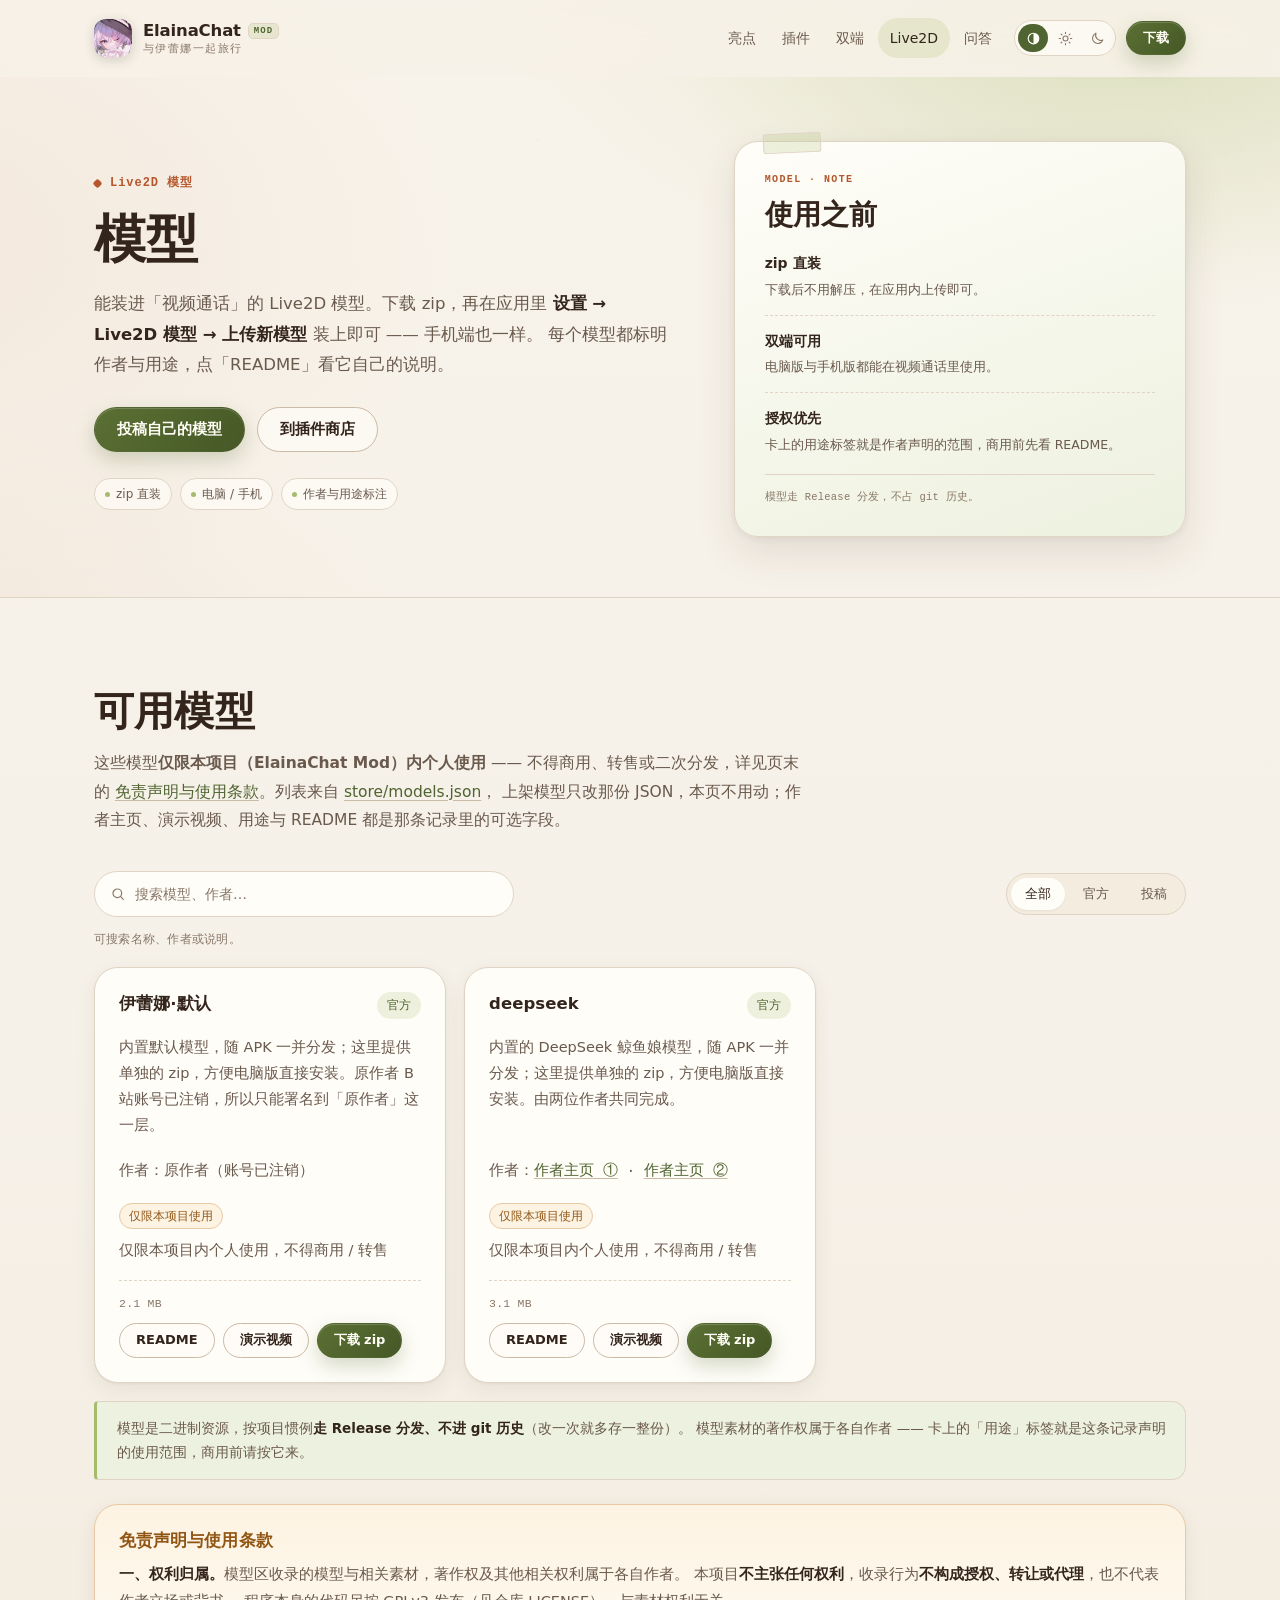
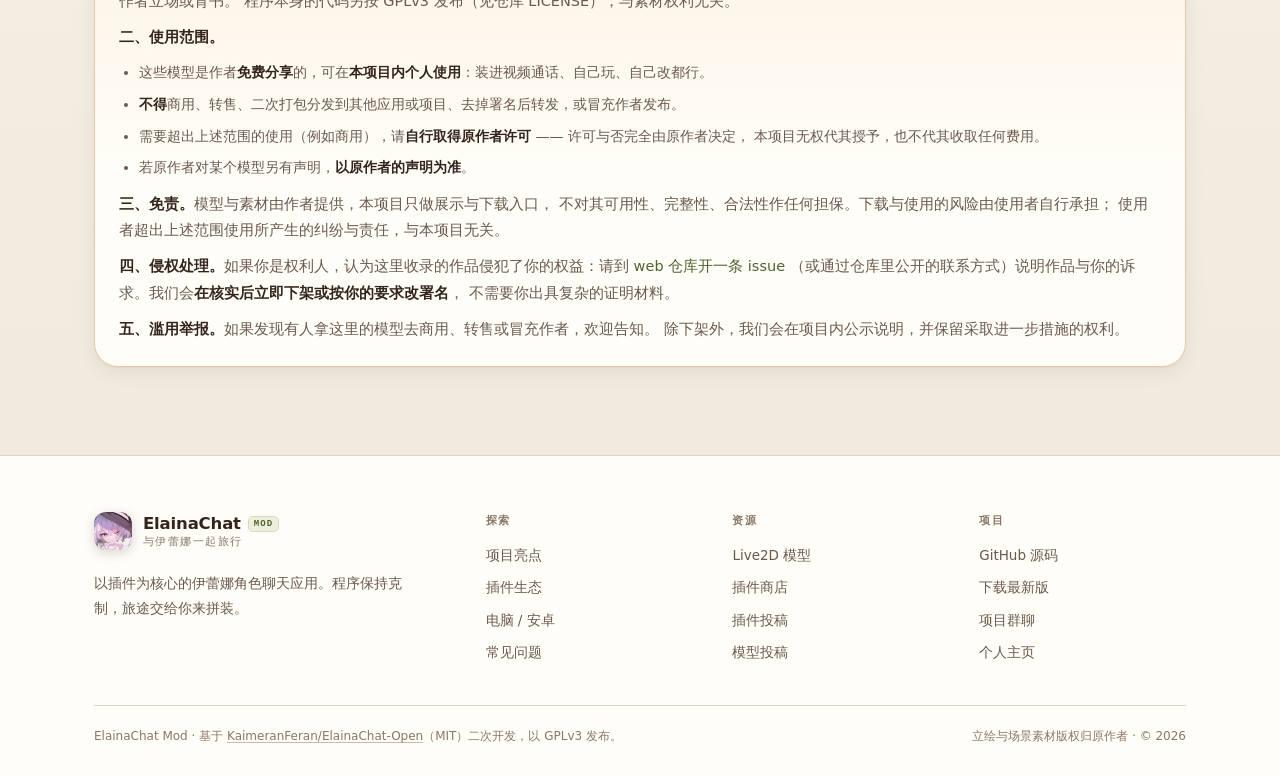
==== commit a9438828: "feat(site): 整体重构官网视觉与目录体验 - 重做全站视觉、三态主题与响应式导航 - 首页加入应用界面示意、Agent/插件/双端内容与统一下载区 - 模型区与插件商店新增双栏首屏、搜索筛选" ====
--- a/models/index.html
+++ b/models/index.html
@@ -5,51 +5,110 @@
 <meta name="viewport" content="width=device-width, initial-scale=1">
 <title>Live2D 模型 · ElainaChat Mod</title>
 <meta name="description" content="ElainaChat Mod 的 Live2D 模型区：下载模型 zip，在应用里「设置 → Live2D 模型 → 上传新模型」装上即可。每个模型都标明作者、用途（可否商用）与 README；第三方作者也可以投稿。">
+<meta name="theme-color" id="theme-color" content="#f6f1e8">
+<link rel="icon" href="../assets/favicon.png" type="image/png">
+<link rel="canonical" href="https://xyz921746.github.io/web/models/">
+<meta property="og:type" content="website">
+<meta property="og:site_name" content="ElainaChat Mod">
+<meta property="og:title" content="Live2D 模型 · ElainaChat Mod">
+<meta property="og:description" content="能装进「视频通话」的 Live2D 模型，标明作者、用途与 README；也欢迎第三方作者投稿。">
+<meta property="og:url" content="https://xyz921746.github.io/web/models/">
+<meta property="og:image" content="https://xyz921746.github.io/web/assets/og-cover.jpg">
+<meta property="og:image:width" content="1200">
+<meta property="og:image:height" content="630">
+<meta property="og:image:alt" content="ElainaChat Mod · Live2D 模型区">
+<meta name="twitter:card" content="summary_large_image">
+<meta name="twitter:title" content="Live2D 模型 · ElainaChat Mod">
+<meta name="twitter:description" content="能装进「视频通话」的 Live2D 模型，标明作者、用途与 README；也欢迎投稿。">
+<meta name="twitter:image" content="https://xyz921746.github.io/web/assets/og-cover.jpg">
+<meta name="twitter:image:alt" content="ElainaChat Mod · 伊蕾娜与雪夜街道">
 <link rel="stylesheet" href="../style.css">
-<!-- 外观切换：与首页共用，路径是 ../ -->
 <script src="../theme.js"></script>
+<script src="../site.js" defer></script>
 </head>
 <body>
+
+<a class="skip-link" href="#main">跳到主要内容</a>
 
 <!-- ── 顶部导航（与首页一致，相对路径是 ../） ─────────────────────── -->
 <header class="site-header">
   <div class="wrap header-inner">
-    <a class="brand" href="../">
-      <img class="brand-mark" src="../brand.png" width="30" height="30" alt="">
-      <span>ElainaChat Mod</span>
+    <a class="brand" href="../" aria-label="ElainaChat Mod 首页">
+      <img class="brand-mark" src="../brand.png" width="38" height="38" alt="">
+      <span class="brand-copy">
+        <span class="brand-name">ElainaChat <span class="brand-badge">MOD</span></span>
+        <span class="brand-sub">与伊蕾娜一起旅行</span>
+      </span>
     </a>
     <div class="header-right">
-      <nav class="nav">
-        <a class="nav-link" href="../#features">特性</a>
-        <a class="nav-link" href="./">live2d</a>
-        <a class="nav-link" href="../store/">插件商店</a>
-        <a class="btn btn--sm btn--primary" href="https://github.com/XYZ921746/ElainaChat-mod/releases/latest">下载</a>
+      <nav class="nav" aria-label="主要导航">
+        <a class="nav-link" href="../#features">亮点</a>
+        <a class="nav-link" href="../store/">插件</a>
+        <a class="nav-link" href="../#platforms">双端</a>
+        <a class="nav-link" href="./" aria-current="page">Live2D</a>
+        <a class="nav-link" href="../#faq">问答</a>
       </nav>
-      <!-- 外观控件：深浅色三态胶囊。配色固定为应用的默认主题「暖米绿」，不再提供色点选择 -->
       <div class="appearance">
         <div class="theme-capsule" role="group" aria-label="主题模式">
-          <button type="button" data-mode="auto" title="跟随设备深浅色">跟随设备</button>
-          <button type="button" data-mode="light" title="始终使用浅色">浅色</button>
-          <button type="button" data-mode="dark" title="始终使用深色">深色</button>
+          <button type="button" data-mode="auto" title="跟随设备深浅色" aria-label="跟随设备深浅色"><svg class="icon" aria-hidden="true" viewBox="0 0 24 24"><circle cx="12" cy="12" r="8.5"/><path d="M12 3.5v17a8.5 8.5 0 0 0 0-17Z" fill="currentColor" stroke="none"/></svg></button>
+          <button type="button" data-mode="light" title="始终使用浅色" aria-label="始终使用浅色"><svg class="icon" aria-hidden="true" viewBox="0 0 24 24"><circle cx="12" cy="12" r="4"/><path d="M12 2v2M12 20v2M4.9 4.9l1.4 1.4M17.7 17.7l1.4 1.4M2 12h2M20 12h2M4.9 19.1l1.4-1.4M17.7 6.3l1.4-1.4"/></svg></button>
+          <button type="button" data-mode="dark" title="始终使用深色" aria-label="始终使用深色"><svg class="icon" aria-hidden="true" viewBox="0 0 24 24"><path d="M20.5 14.5A8.5 8.5 0 0 1 9.5 3.5a8.5 8.5 0 1 0 11 11Z"/></svg></button>
         </div>
       </div>
-    </div>
+      <a class="btn btn--primary btn--sm header-cta" href="https://github.com/XYZ921746/ElainaChat-mod/releases/latest">下载</a>
+      <button class="menu-toggle" type="button" aria-expanded="false" aria-controls="mobile-menu" aria-label="打开菜单">
+        <span aria-hidden="true"></span><span aria-hidden="true"></span><span aria-hidden="true"></span>
+      </button>
+    </div>
+  </div>
+  <div class="mobile-menu" id="mobile-menu" hidden>
+    <nav class="mobile-nav" aria-label="移动导航">
+      <a class="nav-link" href="../">首页</a>
+      <a class="nav-link" href="../#features">项目亮点</a>
+      <a class="nav-link" href="../store/">插件商店</a>
+      <a class="nav-link" href="../#platforms">电脑 / 安卓</a>
+      <a class="nav-link" href="./" aria-current="page">Live2D 模型</a>
+      <a class="nav-link" href="../store/submit/">插件投稿</a>
+      <a class="nav-link" href="./submit/">模型投稿</a>
+    </nav>
+    <div class="mobile-menu__actions">
+      <a class="btn btn--primary" href="https://github.com/XYZ921746/ElainaChat-mod/releases/latest">下载 APK</a>
+      <a class="btn btn--ghost" href="https://github.com/XYZ921746/ElainaChat-mod">GitHub 源码</a>
+    </div>
+    <p class="mobile-menu__note">电脑版需要 Node.js ≥ 20 · 项目处于测试状态</p>
   </div>
 </header>
 
-<main>
-
-  <section class="hero">
-    <div class="wrap">
-      <p class="eyebrow">Live2D 模型</p>
-      <h1>模型</h1>
-      <p class="lede">能装进「视频通话」的 Live2D 模型。下载 zip，再在应用里
-        <strong>设置 → Live2D 模型 → 上传新模型</strong> 装上即可 —— 手机端也一样。
-        每个模型都标明作者与用途，点「README」看它自己的说明。</p>
-      <div class="hero-actions">
-        <a class="btn btn--primary" href="./submit/">投稿自己的模型</a>
-        <a class="btn btn--ghost" href="../store/">到插件商店</a>
-      </div>
+<main id="main" tabindex="-1">
+
+  <section class="hero catalog-hero">
+    <div class="wrap catalog-hero__inner">
+      <div class="catalog-hero__copy">
+        <p class="eyebrow">Live2D 模型</p>
+        <h1>模型</h1>
+        <p class="lede">能装进「视频通话」的 Live2D 模型。下载 zip，再在应用里
+          <strong>设置 → Live2D 模型 → 上传新模型</strong> 装上即可 —— 手机端也一样。
+          每个模型都标明作者与用途，点「README」看它自己的说明。</p>
+        <div class="hero-actions">
+          <a class="btn btn--primary" href="./submit/">投稿自己的模型</a>
+          <a class="btn btn--ghost" href="../store/">到插件商店</a>
+        </div>
+        <ul class="catalog-tags" aria-label="模型区特点">
+          <li>zip 直装</li>
+          <li>电脑 / 手机</li>
+          <li>作者与用途标注</li>
+        </ul>
+      </div>
+      <aside class="catalog-note" aria-label="模型使用提示">
+        <p class="catalog-note__label">MODEL · NOTE</p>
+        <h2>使用之前</h2>
+        <ul class="catalog-note__list">
+          <li><strong>zip 直装</strong><span>下载后不用解压，在应用内上传即可。</span></li>
+          <li><strong>双端可用</strong><span>电脑版与手机版都能在视频通话里使用。</span></li>
+          <li><strong>授权优先</strong><span>卡上的用途标签就是作者声明的范围，商用前先看 README。</span></li>
+        </ul>
+        <p class="catalog-note__foot">模型走 Release 分发，不占 git 历史。</p>
+      </aside>
     </div>
   </section>
 
@@ -61,9 +120,23 @@
           <a href="#terms">免责声明与使用条款</a>。列表来自 <a href="../store/models.json">store/models.json</a>，
           上架模型只改那份 JSON，本页不用动；作者主页、演示视频、用途与 README 都是那条记录里的可选字段。</p>
       </div>
-      <div class="grid" id="model-list">
+      <div class="catalog-toolbar" id="model-tools" hidden>
+        <label class="catalog-search">
+          <span class="sr-only">搜索模型</span>
+          <svg class="icon" aria-hidden="true" viewBox="0 0 24 24"><circle cx="11" cy="11" r="6.5"/><path d="m16 16 4 4"/></svg>
+          <input type="search" id="model-search" placeholder="搜索模型、作者…" autocomplete="off" aria-controls="model-list">
+        </label>
+        <div class="catalog-filters" role="group" aria-label="按来源筛选">
+          <button type="button" data-filter="all" aria-pressed="true">全部</button>
+          <button type="button" data-filter="official" aria-pressed="false">官方</button>
+          <button type="button" data-filter="community" aria-pressed="false">投稿</button>
+        </div>
+      </div>
+      <p class="catalog-status" id="model-status" aria-live="polite"></p>
+      <div class="grid" id="model-list" aria-busy="true">
         <p class="loading">正在读取 models.json…</p>
       </div>
+      <p class="catalog-empty" id="model-empty" hidden>没有找到匹配的模型，换个关键词或筛选条件试试。</p>
       <noscript><p class="notice">当前浏览器禁用了 JavaScript，无法自动列出模型。可直接到 <a href="https://github.com/XYZ921746/ElainaChat-mod/releases/latest">Releases</a> 下载模型 zip。</p></noscript>
       <p class="notice" id="model-error" hidden></p>
       <p class="notice">模型是二进制资源，按项目惯例<strong>走 Release 分发、不进 git 历史</strong>（改一次就多存一整份）。
@@ -100,24 +173,68 @@
 
 <footer class="site-footer">
   <div class="wrap">
-    <p>ElainaChat Mod · 以 GPLv3 发布。</p>
-    <p>
-      <a href="../">首页</a> ·
-      <a href="./submit/">模型投稿</a> ·
-      <a href="../store/submit/">插件投稿</a> ·
-      <a href="../store/">插件商店</a> ·
-      <a href="https://github.com/XYZ921746/ElainaChat-mod/releases/latest">下载</a>
-    </p>
+    <div class="footer-grid">
+      <div class="footer-brand">
+        <a class="brand" href="../" aria-label="ElainaChat Mod 首页">
+          <img class="brand-mark" src="../brand.png" width="38" height="38" alt="" loading="lazy">
+          <span class="brand-copy">
+            <span class="brand-name">ElainaChat <span class="brand-badge">MOD</span></span>
+            <span class="brand-sub">与伊蕾娜一起旅行</span>
+          </span>
+        </a>
+        <p>以插件为核心的伊蕾娜角色聊天应用。程序保持克制，旅途交给你来拼装。</p>
+      </div>
+      <div>
+        <p class="footer-col-title">探索</p>
+        <ul class="footer-links">
+          <li><a href="../#features">项目亮点</a></li>
+          <li><a href="../#plugins">插件生态</a></li>
+          <li><a href="../#platforms">电脑 / 安卓</a></li>
+          <li><a href="../#faq">常见问题</a></li>
+        </ul>
+      </div>
+      <div>
+        <p class="footer-col-title">资源</p>
+        <ul class="footer-links">
+          <li><a href="./">Live2D 模型</a></li>
+          <li><a href="../store/">插件商店</a></li>
+          <li><a href="../store/submit/">插件投稿</a></li>
+          <li><a href="./submit/">模型投稿</a></li>
+        </ul>
+      </div>
+      <div>
+        <p class="footer-col-title">项目</p>
+        <ul class="footer-links">
+          <li><a href="https://github.com/XYZ921746/ElainaChat-mod">GitHub 源码</a></li>
+          <li><a href="https://github.com/XYZ921746/ElainaChat-mod/releases/latest">下载最新版</a></li>
+          <li><a href="https://qm.qq.com/q/cr59nTQiUo" target="_blank" rel="noopener">项目群聊</a></li>
+          <li><a href="https://github.com/XYZ921746">个人主页</a></li>
+        </ul>
+      </div>
+    </div>
+    <div class="footer-bottom">
+      <p>ElainaChat Mod · 基于 <a href="https://github.com/KaimeranFeran/ElainaChat-Open" target="_blank" rel="noopener">KaimeranFeran/ElainaChat-Open</a>（MIT）二次开发，以 GPLv3 发布。</p>
+      <p>立绘与场景素材版权归原作者 · © 2026</p>
+    </div>
   </div>
 </footer>
 
 <!-- ── 模型列表：数据来自 ../store/models.json（与插件商店同一套做法） ── -->
+<script src="../catalog.js"></script>
 <script>
 (function () {
   'use strict';
   var listEl = document.getElementById('model-list');
   var errEl = document.getElementById('model-error');
   if (!listEl || !errEl) return;
+
+  var activateCatalog = window.ElainaCatalog ? window.ElainaCatalog({
+    toolbar: '#model-tools',
+    list: '#model-list',
+    search: '#model-search',
+    status: '#model-status',
+    empty: '#model-empty'
+  }) : null;
 
   function esc(v) {
     return String(v == null ? '' : v).replace(/[&<>"']/g, function (c) {
@@ -170,7 +287,14 @@
       return '<a class="btn btn--ghost btn--sm" href="' + esc(url) + '" target="_blank" rel="noopener">' + label + '</a>';
     }).join('');
 
-    return '<article class="card mod-card">'
+    var haystack = [
+      m.name, m.description, m.version, m.license,
+      usage ? usage.label : '',
+      authors.map(function (a) { return a.name || ''; }).join(' ')
+    ].join(' ');
+
+    return '<article class="card mod-card" data-catalog-card data-kind="'
+      + (official ? 'official' : 'community') + '" data-search="' + esc(haystack) + '">'
       + '<div class="mod-head">'
       + '<h3 class="mod-name">' + esc(m.name) + '</h3>'
       + '<span class="tag' + (official ? ' tag--accent' : '') + '">' + (official ? '官方' : '投稿') + '</span>'
@@ -199,9 +323,12 @@
       var models = (data && data.models) || [];
       if (!models.length) throw new Error('模型索引里还没有条目');
       listEl.innerHTML = models.map(cardHtml).join('');
+      listEl.setAttribute('aria-busy', 'false');
+      if (activateCatalog) activateCatalog();
     })
     .catch(function (e) {
       listEl.hidden = true;
+      listEl.setAttribute('aria-busy', 'false');
       errEl.hidden = false;
       errEl.textContent = '模型列表加载失败（' + e.message + '）。'
         + '用 file:// 直接打开页面时读不到 JSON，请改用本地 http 服务；'
--- a/style.css
+++ b/style.css
@@ -1,358 +1,777 @@
 /* ==========================================================================
-   ElainaChat Mod · 站点样式（单文件，首页与插件商店共用）
-   ── 想改配色 / 圆角 / 宽度：改下面 :root 里的变量即可 ──
-
-   ★ 2026-10 改版：**配色与组件语言全部改成应用（web/）那一套** —— 站点是应用的
-     对外门面，两边同一套视觉才对得上。令牌直接照搬应用（web/index.html 的 :root
-     与 web/css/themes.css）。
-
-   ★ 2026-10（第二次）：**取消颜色选择**，站点固定用应用的默认主题「暖米绿」，
-     不再提供 iOS 蓝 / 陶土橙 / 鼠尾草 / 樱花桃 那排色点 —— 所以这里只保留
-     默认主题的浅色与深色两份令牌，多主题的变量块已整段删掉。
-     深浅色仍可切换（跟随设备 / 浅色 / 深色），那是模式而不是配色，见 theme.js。
+   ElainaChat Mod · 站点设计系统（首页 / 插件商店 / 模型区共用）
+   配色沿用应用的默认主题「暖米绿」，排版上加入故事书式的衬线标题与纸张质感。
    ========================================================================== */
 
-/* ── 一、令牌层：默认主题「暖米绿」（与应用默认外观同源） ────────────── */
+/* ── 一、设计令牌 ─────────────────────────────────────────────────────── */
 :root {
   color-scheme: light;
 
-  --pixso-canvas: #a8b974;
-  --pixso-cream: #f8f5f2;
-  --pixso-surface: #ffffff;
-  --pixso-panel: #e9ddda;
-  --pixso-panel-soft: #f1e8e5;
-  --pixso-brown: #4c3123;
-  --pixso-brown-soft: #765e52;
-  --pixso-green: #a7bb6c;
-  --pixso-green-dark: #738746;
-  --pixso-orange: #ff7d4d;
-  --pixso-line: #d9c7c0;
-  --pixso-warn: #b45309;
-  --pixso-warn-bg: rgba(255, 247, 237, 0.75);
-  --pixso-warn-line: #fed7aa;
-  --pixso-shadow: 0 24px 70px rgba(67, 47, 36, 0.18);
-
-  /* 品牌色的半透明版（药丸按钮投影、标签底、导航悬停都用它） */
-  --tpl-tint: rgba(167, 187, 108, 0.18);
-
-  /* 站点语义层：组件只认这几个名字，改配色时不用动组件 */
-  --text: var(--pixso-brown);
-  --text-muted: var(--pixso-brown-soft);
-  --border: var(--pixso-line);
-  --surface: var(--pixso-surface);
-  --surface-2: var(--pixso-panel-soft);
-  --accent: var(--pixso-green);
-  --accent-deep: var(--pixso-green-dark);
-  --on-accent: #ffffff;
-  --glass: rgba(255, 255, 255, 0.55);
-  --header-bg: rgba(252, 250, 247, 0.74);
-  --card-shadow: 0 8px 26px rgba(67, 47, 36, 0.08), 0 1px 2px rgba(67, 47, 36, 0.06);
-  --card-shadow-hover: 0 18px 46px rgba(67, 47, 36, 0.16), 0 2px 6px rgba(67, 47, 36, 0.08);
-
-  /* 页面底：照应用的聊天区处理 —— 柔白 + 品牌色光斑 + 暖米渐变。
-     光斑的纵向位置用 px 写死（不用 %）：% 是相对**整篇文档高度**解析的，
-     页面一长就会把光斑推到屏幕之外；px 才能稳定贴在页面顶部。 */
+  --font-sans: system-ui, -apple-system, "Segoe UI", "PingFang SC", "Hiragino Sans GB",
+    "Microsoft YaHei", sans-serif;
+  --font-serif: "Source Han Serif SC", "Noto Serif CJK SC", "Noto Serif SC", "Songti SC",
+    STSong, "SimSun", Georgia, serif;
+  --font-mono: ui-monospace, SFMono-Regular, "JetBrains Mono", Consolas, monospace;
+
+  --paper: #f6f1e8;
+  --paper-deep: #efe7d9;
+  --surface: #fffdf8;
+  --surface-soft: #f3ecdf;
+  --surface-glass: rgba(255, 253, 248, 0.68);
+  --ink: #34251c;
+  --ink-soft: #6a594d;
+  --ink-faint: #8a7768;
+  --line: #e0d5c5;
+  --line-strong: #cbbaa6;
+
+  --sage: #a7bb6c;
+  --sage-deep: #4f6430;
+  --sage-soft: rgba(167, 187, 108, 0.2);
+  --sage-wash: #edf1df;
+  --clay: #b5562c;
+  --clay-soft: rgba(181, 86, 44, 0.1);
+  --gold: #c79a4b;
+  --navy: #262a4a;
+
+  --warn: #925614;
+  --warn-bg: #fdf3e3;
+  --warn-line: #e9c9a4;
+
+  --on-dark: #f5f1e6;
+  --on-dark-soft: #bdc0b0;
+
   --page-bg:
-    radial-gradient(1100px 700px at 8% -140px, rgba(255, 255, 255, 0.88), transparent 62%),
-    radial-gradient(900px 620px at 104% 40px, var(--tpl-tint), transparent 64%),
-    linear-gradient(135deg, var(--pixso-cream) 0%, var(--pixso-panel-soft) 52%, var(--pixso-cream) 100%);
-
-  /* 尺寸 / 字体 */
-  --radius: 12px;
-  --radius-lg: 18px;
-  --maxw: 1080px;
-  --gap: 16px;
-  --font: system-ui, -apple-system, "Segoe UI", "PingFang SC", "Microsoft YaHei", sans-serif;
-  --mono: ui-monospace, SFMono-Regular, Consolas, "Liberation Mono", monospace;
-}
-
-/* ── 二、深色模式 ──────────────────────────────────────────────────────
-   文字 / 警示 / 阴影是专门调过对比度的（深色下正文不是纯白，避免过硬），
-   底色与品牌色取应用深色版里「暖米绿」那一组。 */
+    radial-gradient(1100px 700px at 88% -120px, rgba(167, 187, 108, 0.24), transparent 62%),
+    radial-gradient(900px 620px at -8% 240px, rgba(181, 86, 44, 0.07), transparent 62%),
+    linear-gradient(180deg, #f8f3ea 0%, var(--paper) 46%, var(--paper-deep) 100%);
+  --header-bg: rgba(247, 242, 233, 0.8);
+  --focus: #43552a;
+
+  --shadow-xs: 0 1px 2px rgba(52, 37, 28, 0.06);
+  --shadow-sm: 0 6px 20px rgba(52, 37, 28, 0.07), 0 1px 2px rgba(52, 37, 28, 0.05);
+  --shadow-md: 0 16px 40px rgba(52, 37, 28, 0.11), 0 2px 6px rgba(52, 37, 28, 0.06);
+  --shadow-lg: 0 32px 80px rgba(45, 32, 24, 0.2), 0 8px 24px rgba(45, 32, 24, 0.1);
+  --card-shadow: var(--shadow-sm);
+  --card-shadow-hover: var(--shadow-md);
+
+  --radius-xs: 8px;
+  --radius-sm: 12px;
+  --radius-md: 18px;
+  --radius-lg: 24px;
+  --radius-xl: 32px;
+  --maxw: 1140px;
+  --gutter: 24px;
+  --header-h: 76px;
+  --section-y: 88px;
+}
+
 html[data-theme="dark"] {
   color-scheme: dark;
 
-  --pixso-canvas: #10140f;
-  --pixso-cream: #252c23;
-  --pixso-surface: #171c15;
-  --pixso-panel: #1c221b;
-  --pixso-panel-soft: #242b22;
-  --pixso-brown: #dfe6f0;
-  --pixso-brown-dark: #eef2f7;
-  --pixso-brown-soft: #9aa4b6;
-  --pixso-green: #9db167;
-  --pixso-green-dark: #74873f;
-  --pixso-orange: #ff7d4d;
-  --pixso-line: #2f3a2e;
-  --pixso-warn: #fbbf24;
-  --pixso-warn-bg: rgba(251, 191, 36, 0.1);
-  --pixso-warn-line: rgba(251, 191, 36, 0.35);
-  --pixso-shadow: 0 30px 80px rgba(0, 0, 0, 0.5), 0 6px 18px rgba(0, 0, 0, 0.3);
-  --card-shadow: 0 10px 30px rgba(0, 0, 0, 0.35), 0 1px 2px rgba(0, 0, 0, 0.3);
-  --card-shadow-hover: 0 20px 48px rgba(0, 0, 0, 0.5), 0 2px 8px rgba(0, 0, 0, 0.35);
-
-  --tpl-tint: rgba(157, 177, 103, 0.18);
-  --glass: rgba(255, 255, 255, 0.07);
-  --header-bg: rgba(23, 28, 21, 0.74);
-  --on-accent: #ffffff;
-}
-
-/* ── 三、基础 ─────────────────────────────────────────────────────────── */
+  --paper: #10140f;
+  --paper-deep: #0c100c;
+  --surface: #171d16;
+  --surface-soft: #1e251d;
+  --surface-glass: rgba(23, 29, 22, 0.66);
+  --ink: #eee9dd;
+  --ink-soft: #b2ab9d;
+  --ink-faint: #8b8578;
+  --line: #2e382c;
+  --line-strong: #465442;
+
+  --sage: #a9bd74;
+  --sage-deep: #c3d58d;
+  --sage-soft: rgba(169, 189, 116, 0.16);
+  --sage-wash: #1d241b;
+  --clay: #e79a6d;
+  --clay-soft: rgba(231, 154, 109, 0.12);
+  --gold: #e0b56a;
+
+  --warn: #f0bf72;
+  --warn-bg: #211c12;
+  --warn-line: #4f4226;
+
+  --on-dark: #f5f1e6;
+  --on-dark-soft: #b9bcac;
+
+  --page-bg:
+    radial-gradient(1000px 620px at 86% -120px, rgba(169, 189, 116, 0.14), transparent 62%),
+    radial-gradient(900px 640px at -10% 220px, rgba(58, 66, 104, 0.28), transparent 62%),
+    linear-gradient(180deg, #0d110d 0%, var(--paper) 48%, var(--paper-deep) 100%);
+  --header-bg: rgba(16, 20, 15, 0.8);
+  --focus: #c3d58d;
+
+  --shadow-xs: 0 1px 2px rgba(0, 0, 0, 0.3);
+  --shadow-sm: 0 8px 26px rgba(0, 0, 0, 0.3), 0 1px 2px rgba(0, 0, 0, 0.25);
+  --shadow-md: 0 20px 48px rgba(0, 0, 0, 0.42), 0 2px 8px rgba(0, 0, 0, 0.3);
+  --shadow-lg: 0 36px 90px rgba(0, 0, 0, 0.55), 0 10px 30px rgba(0, 0, 0, 0.35);
+  --card-shadow: var(--shadow-sm);
+  --card-shadow-hover: var(--shadow-md);
+}
+
+/* ── 二、基础 ─────────────────────────────────────────────────────────── */
 * { box-sizing: border-box; }
 html {
   scroll-behavior: smooth;
-  /* 顶栏是 sticky 的，锚点跳转要留出它的高度，否则标题会被压在栏下 */
-  scroll-padding-top: 84px;
+  scroll-padding-top: calc(var(--header-h) + 20px);
 }
 body {
   margin: 0;
-  /* 不用 background-attachment: fixed —— 移动端普遍忽略它，桌面端长页面滚动时
-     逐帧重绘固定底图也要额外开销；渐变本身铺满整篇文档就够了 */
   background: var(--page-bg);
-  background-color: var(--pixso-cream);
-  color: var(--text);
-  font: 16px/1.65 var(--font);
+  background-color: var(--paper);
+  color: var(--ink);
+  font: 16px/1.75 var(--font-sans);
   -webkit-font-smoothing: antialiased;
   text-rendering: optimizeLegibility;
 }
-a { color: var(--accent-deep); text-decoration: none; }
-a:hover { text-decoration: underline; }
-:focus-visible { outline: 2px solid var(--accent); outline-offset: 2px; border-radius: 6px; }
-img { max-width: 100%; }
+h1, h2, h3, h4 {
+  font-family: var(--font-serif);
+  font-weight: 600;
+  letter-spacing: 0.005em;
+  text-wrap: balance;
+}
+p { text-wrap: pretty; }
+a {
+  color: var(--sage-deep);
+  text-decoration: none;
+  text-underline-offset: 0.2em;
+  transition: color 0.16s ease;
+}
+a:hover {
+  color: var(--ink);
+  text-decoration: underline;
+  text-decoration-thickness: 1px;
+}
+:focus-visible {
+  outline: 2px solid var(--focus);
+  outline-offset: 3px;
+  border-radius: 6px;
+}
+::selection { background: var(--sage); color: #243016; }
+img { display: block; max-width: 100%; }
+svg { display: block; }
+ul, ol { padding-left: 1.3em; }
 .wrap {
   width: 100%;
   max-width: var(--maxw);
   margin: 0 auto;
-  padding: 0 24px;
-}
-
-/* ── 四、顶部导航 ─────────────────────────────────────────────────────── */
+  padding: 0 var(--gutter);
+}
+.sr-only {
+  position: absolute;
+  width: 1px;
+  height: 1px;
+  padding: 0;
+  margin: -1px;
+  overflow: hidden;
+  clip: rect(0 0 0 0);
+  white-space: nowrap;
+  border: 0;
+}
+.skip-link {
+  position: fixed;
+  top: 12px;
+  left: 12px;
+  z-index: 100;
+  padding: 10px 16px;
+  border-radius: 999px;
+  background: var(--ink);
+  color: var(--paper);
+  font-size: 14px;
+  transform: translateY(-160%);
+  transition: transform 0.2s ease;
+}
+.skip-link:focus-visible {
+  transform: translateY(0);
+  color: var(--paper);
+  text-decoration: none;
+}
+.icon {
+  width: 20px;
+  height: 20px;
+  flex: none;
+  fill: none;
+  stroke: currentColor;
+  stroke-width: 1.8;
+  stroke-linecap: round;
+  stroke-linejoin: round;
+}
+
+/* ── 三、页头与导航 ───────────────────────────────────────────────────── */
 .site-header {
   position: sticky;
   top: 0;
-  z-index: 20;
+  z-index: 60;
   background: var(--header-bg);
-  backdrop-filter: blur(16px) saturate(1.6);
-  -webkit-backdrop-filter: blur(16px) saturate(1.6);
-  border-bottom: 1px solid var(--border);
+  border-bottom: 1px solid transparent;
+  backdrop-filter: blur(18px) saturate(1.45);
+  -webkit-backdrop-filter: blur(18px) saturate(1.45);
+  transition: border-color 0.2s ease, box-shadow 0.2s ease;
+}
+.site-header.is-scrolled {
+  border-bottom-color: var(--line);
+  box-shadow: 0 10px 30px rgba(52, 37, 28, 0.06);
+}
+html[data-theme="dark"] .site-header.is-scrolled {
+  box-shadow: 0 10px 30px rgba(0, 0, 0, 0.28);
 }
 .header-inner {
   display: flex;
   align-items: center;
   justify-content: space-between;
-  gap: 16px;
-  min-height: 64px;
-}
-/* 导航与外观控件同组，窄屏时整组换行到第二排（不会挤坏品牌区） */
+  gap: 18px;
+  min-height: var(--header-h);
+}
 .header-right {
   display: flex;
   align-items: center;
   justify-content: flex-end;
-  flex-wrap: wrap;
-  gap: 14px;
+  gap: 10px;
+  min-width: 0;
 }
 .brand {
   display: inline-flex;
   align-items: center;
-  gap: 10px;
-  color: var(--text);
-  font-weight: 650;
+  gap: 11px;
+  flex: none;
+  color: var(--ink);
+}
+.brand:hover { color: var(--ink); text-decoration: none; }
+.brand-mark {
+  width: 38px;
+  height: 38px;
+  flex: none;
+  border-radius: 12px;
+  object-fit: cover;
+  background: var(--surface-soft);
+  box-shadow: 0 3px 12px rgba(52, 37, 28, 0.18), inset 0 0 0 1px rgba(0, 0, 0, 0.06);
+}
+.brand-copy {
+  display: flex;
+  flex-direction: column;
+  gap: 1px;
+  line-height: 1.2;
+}
+.brand-name {
+  display: flex;
+  align-items: center;
+  gap: 7px;
+  font-size: 16.5px;
+  font-weight: 700;
   letter-spacing: -0.01em;
   white-space: nowrap;
 }
-.brand:hover { text-decoration: none; }
-/* 站点图标（图片）：与应用左上角的角色头像同源 */
-.brand-mark {
-  display: block;
-  width: 30px;
-  height: 30px;
-  flex: none;
-  border-radius: 10px;
-  object-fit: cover;
-  background: var(--surface-2);
-  box-shadow: 0 2px 10px rgba(67, 47, 36, 0.22), inset 0 0 0 1px rgba(0, 0, 0, 0.06);
-}
-.nav { display: flex; align-items: center; gap: 6px; font-size: 14px; }
+.brand-badge {
+  padding: 3px 5px 2px;
+  border: 1px solid var(--line);
+  border-radius: 5px;
+  background: var(--sage-soft);
+  color: var(--sage-deep);
+  font: 700 9px/1 var(--font-mono);
+  letter-spacing: 0.12em;
+}
+.brand-sub {
+  color: var(--ink-faint);
+  font-size: 10.5px;
+  letter-spacing: 0.14em;
+  white-space: nowrap;
+}
+.nav {
+  display: flex;
+  align-items: center;
+  gap: 2px;
+}
 .nav-link {
-  padding: 7px 13px;
+  padding: 8px 12px;
   border-radius: 999px;
-  color: var(--text-muted);
-  transition: background 0.18s ease, color 0.18s ease;
+  color: var(--ink-soft);
+  font-size: 14px;
+  font-weight: 500;
+  white-space: nowrap;
+  transition: background 0.16s ease, color 0.16s ease;
 }
 .nav-link:hover {
-  background: var(--tpl-tint);
-  color: var(--text);
+  background: var(--sage-soft);
+  color: var(--ink);
   text-decoration: none;
 }
-
-/* 外观控件：深浅色三态胶囊（与应用顶栏同一套语言、连体胶囊） */
-.appearance { display: flex; align-items: center; gap: 10px; }
+.nav-link.is-active,
+.nav-link[aria-current="page"],
+.nav-link[aria-current="true"] {
+  background: var(--sage-soft);
+  color: var(--ink);
+}
+.appearance { display: flex; align-items: center; }
 .theme-capsule {
   display: inline-flex;
   align-items: center;
   gap: 2px;
   padding: 3px;
-  border: 1px solid var(--border);
+  border: 1px solid var(--line);
   border-radius: 999px;
-  background: var(--glass);
+  background: var(--surface-glass);
 }
 .theme-capsule button {
+  display: grid;
+  place-items: center;
+  width: 30px;
+  height: 28px;
+  padding: 0;
   border: 0;
   border-radius: 999px;
-  padding: 5px 11px;
   background: transparent;
-  color: var(--text-muted);
-  font: 600 13px/1.4 var(--font);
+  color: var(--ink-faint);
   cursor: pointer;
-  white-space: nowrap;
-  transition: color 0.18s ease, background 0.18s ease, box-shadow 0.18s ease;
-}
-.theme-capsule button:hover { color: var(--text); }
+  transition: background 0.16s ease, color 0.16s ease;
+}
+.theme-capsule button svg { width: 15px; height: 15px; }
+.theme-capsule button:hover { color: var(--ink); }
 .theme-capsule button[aria-pressed="true"] {
-  background: linear-gradient(135deg, var(--pixso-green), var(--pixso-green-dark));
-  color: var(--on-accent);
-  box-shadow: 0 3px 10px var(--tpl-tint);
-}
-
-/* ── 五、按钮：药丸 + 柔渐变（与应用主按钮一致，不是纯色块） ───────────── */
+  background: var(--sage-deep);
+  color: #fffdf6;
+}
+html[data-theme="dark"] .theme-capsule button[aria-pressed="true"] {
+  background: var(--sage);
+  color: #1b2117;
+}
+.header-cta {
+  padding: 8px 17px;
+  font-size: 13.5px;
+}
+.menu-toggle {
+  display: none;
+  position: relative;
+  width: 40px;
+  height: 40px;
+  padding: 0;
+  border: 1px solid var(--line);
+  border-radius: 12px;
+  background: var(--surface-glass);
+  color: var(--ink);
+  cursor: pointer;
+}
+.menu-toggle span {
+  position: absolute;
+  left: 12px;
+  width: 16px;
+  height: 1.5px;
+  border-radius: 2px;
+  background: currentColor;
+  transition: transform 0.2s ease, opacity 0.2s ease, top 0.2s ease;
+}
+.menu-toggle span:nth-child(1) { top: 14px; }
+.menu-toggle span:nth-child(2) { top: 19px; }
+.menu-toggle span:nth-child(3) { top: 24px; }
+.menu-toggle[aria-expanded="true"] span:nth-child(1) { top: 19px; transform: rotate(45deg); }
+.menu-toggle[aria-expanded="true"] span:nth-child(2) { opacity: 0; }
+.menu-toggle[aria-expanded="true"] span:nth-child(3) { top: 19px; transform: rotate(-45deg); }
+.mobile-menu {
+  position: absolute;
+  top: 100%;
+  left: 0;
+  right: 0;
+  z-index: 59;
+  max-height: calc(100vh - var(--header-h));
+  overflow-y: auto;
+  padding: 10px var(--gutter) 22px;
+  background: var(--surface);
+  border-top: 1px solid var(--line);
+  border-bottom: 1px solid var(--line);
+  box-shadow: var(--shadow-md);
+}
+.mobile-menu[hidden] { display: none; }
+.mobile-nav {
+  display: flex;
+  flex-direction: column;
+  gap: 2px;
+}
+.mobile-nav .nav-link {
+  padding: 11px 12px;
+  border-radius: 10px;
+  font-size: 15px;
+}
+.mobile-menu__actions {
+  display: flex;
+  gap: 10px;
+  margin-top: 14px;
+  padding-top: 16px;
+  border-top: 1px dashed var(--line);
+}
+.mobile-menu__actions .btn { flex: 1; }
+.mobile-menu__note {
+  margin: 14px 2px 0;
+  color: var(--ink-faint);
+  font-size: 12px;
+}
+
+/* ── 四、按钮 ─────────────────────────────────────────────────────────── */
 .btn {
   display: inline-flex;
   align-items: center;
   justify-content: center;
   gap: 8px;
-  padding: 11px 20px;
+  padding: 12px 22px;
   border: 1px solid transparent;
   border-radius: 999px;
+  font-family: var(--font-sans);
   font-size: 15px;
   font-weight: 650;
+  line-height: 1.3;
+  white-space: nowrap;
   cursor: pointer;
-  white-space: nowrap;
   text-decoration: none;
   transition: transform 0.18s ease, box-shadow 0.18s ease, background 0.18s ease,
     border-color 0.18s ease, color 0.18s ease;
 }
-.btn:hover { text-decoration: none; }
+.btn:hover {
+  text-decoration: none;
+  color: inherit;
+}
+.btn .icon { width: 17px; height: 17px; }
 .btn--primary {
-  background: linear-gradient(135deg, var(--pixso-green), var(--pixso-green-dark));
-  color: var(--on-accent);
-  box-shadow: 0 6px 18px var(--tpl-tint), inset 0 1px 0 rgba(255, 255, 255, 0.26);
-}
-.btn--primary:hover { transform: translateY(-1px); box-shadow: 0 10px 24px var(--tpl-tint); }
+  background: linear-gradient(135deg, #5b7034 0%, #455826 100%);
+  color: #fffdf6;
+  box-shadow: 0 8px 20px rgba(79, 100, 48, 0.24), inset 0 1px 0 rgba(255, 255, 255, 0.18);
+}
+.btn--primary:hover {
+  color: #fffdf6;
+  transform: translateY(-1px);
+  box-shadow: 0 12px 28px rgba(79, 100, 48, 0.3), inset 0 1px 0 rgba(255, 255, 255, 0.2);
+}
 .btn--primary:active { transform: translateY(0); }
 .btn--ghost {
-  background: var(--glass);
-  border-color: var(--border);
-  color: var(--text);
-  backdrop-filter: blur(8px);
-  -webkit-backdrop-filter: blur(8px);
+  background: var(--surface-glass);
+  border-color: var(--line-strong);
+  color: var(--ink);
 }
 .btn--ghost:hover {
-  border-color: var(--accent);
-  color: var(--accent-deep);
-  background: var(--tpl-tint);
+  background: var(--sage-soft);
+  border-color: var(--sage);
+  color: var(--ink);
   transform: translateY(-1px);
 }
-.btn--sm { padding: 7px 14px; font-size: 13px; }
-
-/* ── 六、Hero ─────────────────────────────────────────────────────────── */
-.hero { padding: 76px 0 60px; }
+.btn--sm { padding: 8px 16px; font-size: 13px; }
+.btn--block { width: 100%; }
+.link-arrow {
+  display: inline-flex;
+  align-items: center;
+  gap: 7px;
+  font-size: 14px;
+  font-weight: 600;
+  color: var(--sage-deep);
+}
+.link-arrow .icon {
+  width: 16px;
+  height: 16px;
+  transition: transform 0.18s ease;
+}
+.link-arrow:hover { text-decoration: none; color: var(--ink); }
+.link-arrow:hover .icon { transform: translateX(3px); }
+html[data-theme="dark"] .btn--primary {
+  background: linear-gradient(135deg, #b4c982 0%, #8fa65a 100%);
+  color: #1b2117;
+  box-shadow: 0 8px 24px rgba(169, 189, 116, 0.18);
+}
+html[data-theme="dark"] .btn--primary:hover { color: #12170f; }
+
+/* ── 五、通用区块 / 首屏（子页面也使用） ───────────────────────────────── */
+.hero {
+  position: relative;
+  padding: 68px 0 58px;
+}
+.hero .wrap { position: relative; z-index: 1; }
+.hero h1 {
+  max-width: 18em;
+  margin: 0 0 18px;
+  font-size: clamp(34px, 4.6vw, 52px);
+  line-height: 1.2;
+}
 .eyebrow {
   display: inline-flex;
   align-items: center;
-  gap: 8px;
-  margin: 0 0 14px;
-  color: var(--pixso-orange);
-  font: 600 13px/1.6 var(--mono);
-  letter-spacing: 0.04em;
+  gap: 9px;
+  margin: 0 0 16px;
+  color: var(--clay);
+  font: 600 12px/1.6 var(--font-mono);
+  letter-spacing: 0.08em;
 }
 .eyebrow::before {
   content: "";
-  width: 6px;
-  height: 6px;
-  border-radius: 50%;
-  background: var(--pixso-orange);
-}
-.hero h1 {
-  margin: 0 0 16px;
-  font-size: clamp(30px, 5vw, 46px);
-  line-height: 1.2;
-  letter-spacing: -0.015em;
+  width: 7px;
+  height: 7px;
+  flex: none;
+  border-radius: 2px;
+  background: currentColor;
+  transform: rotate(45deg);
 }
 .lede {
+  max-width: 700px;
   margin: 0 0 28px;
-  max-width: 640px;
-  font-size: 17px;
-  color: var(--text-muted);
-}
-.hero-actions { display: flex; flex-wrap: wrap; gap: 12px; }
-.meta {
+  color: var(--ink-soft);
+  font-size: 16.5px;
+  line-height: 1.85;
+}
+.lede strong { color: var(--ink); font-weight: 650; }
+.hero-actions {
   display: flex;
   flex-wrap: wrap;
-  gap: 8px 20px;
-  margin: 28px 0 0;
+  align-items: center;
+  gap: 12px;
+}
+/* 目录页首屏：与首页的故事书气质一致，右侧放一张“使用便签” */
+.catalog-hero {
+  position: relative;
+  overflow: hidden;
+  padding: 64px 0 60px;
+  background:
+    radial-gradient(760px 420px at 88% -10%, rgba(167, 187, 108, 0.22), transparent 62%),
+    radial-gradient(620px 360px at 0% 110%, rgba(181, 86, 44, 0.06), transparent 65%);
+}
+.catalog-hero::after {
+  content: "";
+  position: absolute;
+  inset: 0;
+  pointer-events: none;
+  opacity: 0.4;
+  background-image:
+    radial-gradient(1.2px 1.2px at 15% 28%, var(--line-strong) 50%, transparent 51%),
+    radial-gradient(1px 1px at 42% 12%, var(--line-strong) 50%, transparent 51%),
+    radial-gradient(1.3px 1.3px at 73% 34%, var(--line-strong) 50%, transparent 51%),
+    radial-gradient(1px 1px at 91% 72%, var(--line-strong) 50%, transparent 51%);
+}
+.catalog-hero .wrap { position: relative; z-index: 1; }
+.catalog-hero__inner {
+  display: grid;
+  grid-template-columns: minmax(0, 1.12fr) minmax(320px, 0.88fr);
+  align-items: center;
+  gap: clamp(34px, 5vw, 64px);
+}
+.catalog-hero__copy .lede { margin-bottom: 26px; }
+.catalog-tags {
+  display: flex;
+  flex-wrap: wrap;
+  gap: 8px;
+  margin: 26px 0 0;
   padding: 0;
   list-style: none;
-  font-size: 14px;
-  color: var(--text-muted);
-}
-.meta li { display: flex; align-items: center; gap: 8px; }
-.meta li::before {
+}
+.catalog-tags li {
+  display: inline-flex;
+  align-items: center;
+  gap: 6px;
+  padding: 6px 10px;
+  border: 1px solid var(--line);
+  border-radius: 999px;
+  background: var(--surface-glass);
+  color: var(--ink-soft);
+  font-size: 12px;
+  line-height: 1.5;
+  backdrop-filter: blur(6px);
+}
+.catalog-tags li::before {
   content: "";
   width: 5px;
   height: 5px;
+  flex: none;
   border-radius: 50%;
-  background: var(--accent);
-}
-
-/* ── 七、区块 ─────────────────────────────────────────────────────────── */
-.section { padding: 56px 0; border-top: 1px solid var(--border); }
-.section-head { margin-bottom: 28px; }
+  background: var(--sage);
+}
+.catalog-note {
+  position: relative;
+  padding: 30px;
+  border: 1px solid var(--line);
+  border-radius: var(--radius-lg);
+  background:
+    linear-gradient(160deg, var(--surface) 0%, var(--sage-wash) 100%);
+  box-shadow: var(--shadow-md);
+}
+.catalog-note::before {
+  content: "";
+  position: absolute;
+  top: -9px;
+  left: 28px;
+  width: 56px;
+  height: 18px;
+  border: 1px solid var(--line);
+  border-radius: 3px;
+  background: var(--sage-soft);
+  transform: rotate(-2.5deg);
+}
+.catalog-note__label {
+  margin: 0 0 10px;
+  color: var(--clay);
+  font: 600 10px/1.5 var(--font-mono);
+  letter-spacing: 0.14em;
+}
+.catalog-note h2 {
+  margin: 0 0 18px;
+  font-size: clamp(22px, 2.4vw, 28px);
+  line-height: 1.3;
+}
+.catalog-note__list {
+  display: grid;
+  gap: 14px;
+  margin: 0;
+  padding: 0;
+  list-style: none;
+}
+.catalog-note__list li {
+  padding-top: 13px;
+  border-top: 1px dashed var(--line);
+}
+.catalog-note__list li:first-child {
+  padding-top: 0;
+  border-top: 0;
+}
+.catalog-note__list strong {
+  display: block;
+  margin-bottom: 3px;
+  color: var(--ink);
+  font-size: 14px;
+  font-weight: 650;
+}
+.catalog-note__list span {
+  display: block;
+  color: var(--ink-soft);
+  font-size: 12.5px;
+  line-height: 1.75;
+}
+.catalog-note__foot {
+  margin: 18px 0 0;
+  padding-top: 14px;
+  border-top: 1px solid var(--line);
+  color: var(--ink-faint);
+  font: 10.5px/1.65 var(--font-mono);
+  letter-spacing: 0.02em;
+}
+
+.section {
+  position: relative;
+  padding: var(--section-y) 0;
+  border-top: 1px solid var(--line);
+}
+.section-head {
+  max-width: 720px;
+  margin-bottom: 36px;
+}
 .section-head h2 {
-  margin: 0 0 8px;
-  font-size: 26px;
-  letter-spacing: -0.01em;
-}
-.section-head p { margin: 0; max-width: 680px; color: var(--text-muted); }
-
-/* ── 八、卡片网格 ─────────────────────────────────────────────────────── */
+  margin: 0 0 12px;
+  font-size: clamp(28px, 3.3vw, 40px);
+  line-height: 1.28;
+}
+.section-head p {
+  margin: 0;
+  color: var(--ink-soft);
+  font-size: 15.5px;
+  line-height: 1.85;
+}
+.section-head p + p { margin-top: 10px; }
+.section-head a { text-decoration: underline; text-decoration-color: var(--line-strong); }
+.section-head a:hover { text-decoration-color: currentColor; }
+.kicker {
+  display: flex;
+  align-items: center;
+  gap: 10px;
+  margin: 0 0 14px;
+  color: var(--ink-faint);
+  font: 600 11px/1.5 var(--font-mono);
+  letter-spacing: 0.16em;
+  text-transform: uppercase;
+}
+.kicker::before {
+  content: "";
+  width: 22px;
+  height: 1px;
+  background: var(--line-strong);
+}
+.kicker b { color: var(--clay); font-weight: 600; }
+
+/* ── 六、卡片 / 网格 / 标签 ───────────────────────────────────────────── */
 .grid {
   display: grid;
-  gap: var(--gap);
-  grid-template-columns: repeat(auto-fill, minmax(260px, 1fr));
-}
+  grid-template-columns: repeat(auto-fill, minmax(280px, 1fr));
+  gap: 18px;
+}
+.grid--2 { grid-template-columns: repeat(auto-fit, minmax(320px, 1fr)); }
+.grid--4 { grid-template-columns: repeat(auto-fit, minmax(240px, 1fr)); }
 .card {
+  position: relative;
+  padding: 24px;
+  border: 1px solid var(--line);
+  border-radius: var(--radius-lg);
   background: var(--surface);
-  border: 1px solid var(--border);
-  border-radius: var(--radius-lg);
-  padding: 20px;
   box-shadow: var(--card-shadow);
-  transition: transform 0.18s ease, box-shadow 0.18s ease, border-color 0.18s ease;
+  transition: transform 0.2s ease, box-shadow 0.2s ease, border-color 0.2s ease;
 }
 .card:hover {
-  transform: translateY(-2px);
+  transform: translateY(-3px);
+  border-color: var(--line-strong);
   box-shadow: var(--card-shadow-hover);
-  border-color: var(--accent);
-}
-.card h3 { margin: 0 0 8px; font-size: 16px; }
-.card p { margin: 0; font-size: 14px; color: var(--text-muted); }
-/* 扩展包 / 模型卡片 */
-.mod-card { display: flex; flex-direction: column; gap: 10px; }
-.mod-head { display: flex; align-items: center; justify-content: space-between; gap: 10px; }
-.mod-name { margin: 0; font-size: 16px; }
-.mod-desc { flex: 1; }
-.mod-dep { margin: 0; color: var(--text-muted); font: 13px/1.6 var(--mono); }
-/* 使用范围：用途标签（可商用 / 禁止商用 …）与授权说明排在同一行 */
-.mod-usage { display: flex; align-items: center; gap: 8px; flex-wrap: wrap; }
+}
+.card h3 {
+  margin: 0 0 8px;
+  font-family: var(--font-sans);
+  font-size: 16.5px;
+  font-weight: 650;
+  line-height: 1.5;
+}
+.card p {
+  margin: 0;
+  color: var(--ink-soft);
+  font-size: 14.5px;
+  line-height: 1.8;
+}
+.card p + p, .card p + ul, .card ul + p { margin-top: 10px; }
+.card > .btn, .card > .link-arrow { margin-top: 16px; }
+.mod-card {
+  display: flex;
+  flex-direction: column;
+  gap: 9px;
+}
+.mod-head {
+  display: flex;
+  align-items: flex-start;
+  justify-content: space-between;
+  gap: 12px;
+}
+.mod-name {
+  margin: 0;
+  font-family: var(--font-sans);
+  font-size: 16.5px;
+  font-weight: 650;
+  line-height: 1.45;
+}
+.mod-desc { flex: 1; margin: 0; }
+.mod-dep {
+  margin: 0;
+  color: var(--ink-faint);
+  font: 12.5px/1.7 var(--font-mono);
+}
+.mod-dep a { text-decoration: underline; text-decoration-color: var(--line-strong); }
+.mod-usage {
+  display: flex;
+  align-items: center;
+  gap: 8px;
+  flex-wrap: wrap;
+  margin: 2px 0 0;
+  color: var(--ink-faint);
+  font-size: 12.5px;
+}
 .mod-foot {
   display: flex;
   align-items: center;
   justify-content: space-between;
   flex-wrap: wrap;
-  gap: 8px 10px;
-  margin-top: 4px;
-}
-.mod-ver { color: var(--text-muted); font: 12px/1.6 var(--mono); }
-/* 卡片右下角的一组动作按钮（README / 演示视频 / 下载 zip） */
+  gap: 10px;
+  margin-top: 8px;
+  padding-top: 14px;
+  border-top: 1px dashed var(--line);
+}
+.mod-ver {
+  color: var(--ink-faint);
+  font: 11.5px/1.6 var(--font-mono);
+  letter-spacing: 0.02em;
+}
 .mod-actions {
   display: flex;
   align-items: center;
@@ -360,67 +779,303 @@
   flex-wrap: wrap;
   gap: 8px;
 }
-
-/* 标签：强调类用品牌色淡底，普通类用面板色（语义分工与页面上一致） */
+.mod-card[hidden] { display: none !important; }
+.catalog-toolbar {
+  display: flex;
+  align-items: center;
+  justify-content: space-between;
+  gap: 14px;
+  margin-bottom: 14px;
+}
+.catalog-toolbar[hidden] { display: none; }
+.catalog-search {
+  display: flex;
+  align-items: center;
+  gap: 9px;
+  flex: 1 1 260px;
+  max-width: 420px;
+  height: 46px;
+  padding: 0 15px;
+  border: 1px solid var(--line);
+  border-radius: 999px;
+  background: var(--surface);
+  color: var(--ink-faint);
+  transition: border-color 0.16s ease, box-shadow 0.16s ease;
+}
+.catalog-search:focus-within {
+  border-color: var(--sage);
+  box-shadow: 0 0 0 3px var(--sage-soft);
+}
+.catalog-search .icon {
+  width: 16px;
+  height: 16px;
+  flex: none;
+}
+.catalog-search input {
+  width: 100%;
+  min-width: 0;
+  padding: 0;
+  border: 0;
+  outline: 0;
+  background: transparent;
+  color: var(--ink);
+  font: 14px/1.5 var(--font-sans);
+}
+.catalog-search input::placeholder { color: var(--ink-faint); }
+main:focus { outline: 0; }
+.catalog-filters {
+  display: flex;
+  flex-wrap: wrap;
+  gap: 4px;
+  padding: 4px;
+  border: 1px solid var(--line);
+  border-radius: 999px;
+  background: var(--surface-soft);
+}
+.catalog-filters button {
+  padding: 7px 14px;
+  border: 0;
+  border-radius: 999px;
+  background: transparent;
+  color: var(--ink-soft);
+  font: 500 12.5px/1.4 var(--font-sans);
+  cursor: pointer;
+  transition: background 0.16s ease, color 0.16s ease;
+}
+.catalog-filters button:hover { color: var(--ink); }
+.catalog-filters button[aria-pressed="true"] {
+  background: var(--surface);
+  color: var(--ink);
+  box-shadow: var(--shadow-xs);
+}
+.catalog-status {
+  min-height: 1.6em;
+  margin: 0 0 18px;
+  color: var(--ink-faint);
+  font: 11.5px/1.6 var(--font-mono);
+  letter-spacing: 0.02em;
+}
+.catalog-empty {
+  padding: 34px 20px;
+  border: 1px dashed var(--line-strong);
+  border-radius: var(--radius-md);
+  background: var(--surface-soft);
+  color: var(--ink-soft);
+  font-size: 14px;
+  line-height: 1.8;
+  text-align: center;
+}
+.catalog-empty[hidden] { display: none; }
 .tag {
   display: inline-block;
-  padding: 3px 9px;
+  padding: 4px 9px;
+  border: 1px solid transparent;
   border-radius: 999px;
-  background: var(--surface-2);
-  color: var(--text-muted);
+  background: var(--surface-soft);
+  color: var(--ink-soft);
+  font-size: 11.5px;
+  font-weight: 500;
+  line-height: 1.4;
+  white-space: nowrap;
+}
+.tag--accent { background: var(--sage-soft); color: var(--sage-deep); }
+.tag--ok { background: var(--sage-soft); color: var(--sage-deep); }
+.tag--warn {
+  background: var(--warn-bg);
+  color: var(--warn);
+  border-color: var(--warn-line);
+}
+
+/* ── 七、说明列表 / 提示 / 免责声明 ───────────────────────────────────── */
+.steps {
+  margin: 0;
+  padding: 0;
+  list-style: none;
+  color: var(--ink-soft);
+  font-size: 14.5px;
+}
+.steps li {
+  position: relative;
+  margin: 0 0 9px;
+  padding-left: 21px;
+  line-height: 1.75;
+}
+.steps li:last-child { margin-bottom: 0; }
+.steps li::before {
+  content: "";
+  position: absolute;
+  top: 0.65em;
+  left: 2px;
+  width: 7px;
+  height: 7px;
+  border: 1.5px solid var(--sage-deep);
+  border-radius: 50%;
+}
+.steps strong { color: var(--ink); font-weight: 650; }
+.notice {
+  margin: 18px 0 0;
+  padding: 14px 18px 14px 20px;
+  border: 1px solid var(--line);
+  border-left: 3px solid var(--sage);
+  border-radius: 4px 14px 14px 4px;
+  background: var(--sage-wash);
+  color: var(--ink-soft);
+  font-size: 13.5px;
+  line-height: 1.8;
+}
+.notice[hidden] { display: none; }
+.notice strong { color: var(--ink); font-weight: 650; }
+.notice a { color: var(--sage-deep); text-decoration: underline; }
+html[data-theme="dark"] .notice { background: var(--surface-soft); }
+.disclaimer {
+  margin-top: 24px;
+  border-color: var(--warn-line);
+  background: linear-gradient(180deg, var(--warn-bg), var(--surface) 58%);
+}
+.disclaimer h3 { color: var(--warn); }
+.disclaimer p + p { margin-top: 10px; }
+.disclaimer ul {
+  margin: 10px 0 0;
+  padding-left: 20px;
+  color: var(--ink-soft);
+  font-size: 14px;
+  line-height: 1.85;
+}
+.disclaimer li { margin: 6px 0; }
+.disclaimer strong { color: var(--ink); font-weight: 650; }
+.loading {
+  margin: 0;
+  padding: 28px;
+  border: 1px dashed var(--line-strong);
+  border-radius: var(--radius-md);
+  color: var(--ink-faint);
+  font-size: 14px;
+  grid-column: 1 / -1;
+}
+
+/* ── 八、页脚 ─────────────────────────────────────────────────────────── */
+.site-footer {
+  padding: 56px 0 28px;
+  border-top: 1px solid var(--line);
+  background: var(--surface);
+  font-size: 14px;
+}
+.footer-grid {
+  display: grid;
+  grid-template-columns: 1.7fr repeat(3, 1fr);
+  gap: 40px;
+}
+.footer-brand p {
+  max-width: 320px;
+  margin: 14px 0 0;
+  color: var(--ink-soft);
+  font-size: 13.5px;
+  line-height: 1.8;
+}
+.footer-col-title {
+  margin: 2px 0 13px;
+  color: var(--ink-faint);
+  font: 600 10.5px/1.5 var(--font-mono);
+  letter-spacing: 0.14em;
+  text-transform: uppercase;
+}
+.footer-links {
+  display: flex;
+  flex-direction: column;
+  gap: 8px;
+  margin: 0;
+  padding: 0;
+  list-style: none;
+}
+.footer-links a {
+  color: var(--ink-soft);
+  font-size: 13.5px;
+}
+.footer-links a:hover { color: var(--sage-deep); }
+.footer-bottom {
+  display: flex;
+  flex-wrap: wrap;
+  justify-content: space-between;
+  gap: 8px 24px;
+  margin-top: 40px;
+  padding-top: 20px;
+  border-top: 1px solid var(--line);
+  color: var(--ink-faint);
   font-size: 12px;
-  line-height: 1.5;
-  white-space: nowrap;
-}
-.tag--accent { background: var(--tpl-tint); color: var(--accent-deep); }
-/* 用途标签：可商用走品牌色，禁止 / 需授权走警示色（警示色在两套深浅色里都调过对比度） */
-.tag--ok { background: var(--tpl-tint); color: var(--accent-deep); }
-.tag--warn { background: var(--pixso-warn-bg); color: var(--pixso-warn); }
-
-/* ── 九、说明列表 / 提示条 ────────────────────────────────────────────── */
-.steps { margin: 0; padding-left: 20px; color: var(--text-muted); font-size: 15px; }
-.steps li { margin: 6px 0; }
-.steps strong { color: var(--text); font-weight: 650; }
-.notice {
-  margin: 16px 0 0;
-  padding: 13px 18px;
-  border-radius: var(--radius);
-  background: var(--tpl-tint);
-  color: var(--accent-deep);
-  font-size: 14px;
-}
-.notice[hidden] { display: none; }
-.notice a { color: inherit; text-decoration: underline; }
-/* 免责声明块：整幅卡片，跟在列表下面 */
-.disclaimer { margin-top: 24px; }
-.disclaimer h3 { color: var(--pixso-warn); }
-.disclaimer p + p { margin-top: 8px; }
-.disclaimer ul {
-  margin: 8px 0 0;
-  padding-left: 20px;
-  color: var(--text-muted);
-  font-size: 14px;
-}
-.disclaimer li { margin: 5px 0; }
-.disclaimer strong { color: var(--text); font-weight: 650; }
-.loading { color: var(--text-muted); font-size: 14px; }
-
-/* ── 十、页脚 ─────────────────────────────────────────────────────────── */
-.site-footer {
-  border-top: 1px solid var(--border);
-  padding: 32px 0 48px;
-  font-size: 14px;
-  color: var(--text-muted);
-}
-.site-footer p { margin: 0 0 8px; }
-
-/* ── 十一、小屏 ───────────────────────────────────────────────────────── */
+  line-height: 1.8;
+}
+.footer-bottom p { margin: 0; }
+.footer-bottom a { color: inherit; text-decoration: underline; text-decoration-color: var(--line-strong); }
+.footer-bottom a:hover { color: var(--ink); }
+
+/* ── 九、响应式 ───────────────────────────────────────────────────────── */
+@media (max-width: 1080px) {
+  .nav-link { padding: 8px 9px; }
+  .footer-grid { grid-template-columns: 1.4fr repeat(3, 1fr); gap: 28px; }
+}
+@media (max-width: 960px) {
+  :root { --section-y: 72px; --header-h: 68px; }
+  .nav { display: none; }
+  .header-cta { display: none; }
+  .menu-toggle { display: inline-block; }
+  .brand-sub { display: none; }
+  .hero { padding: 52px 0 44px; }
+  .catalog-hero__inner { grid-template-columns: minmax(0, 1fr); }
+  .catalog-note { max-width: 620px; }
+  .footer-grid { grid-template-columns: 1fr 1fr; gap: 32px 24px; }
+  .footer-brand { grid-column: 1 / -1; }
+}
+@media (max-width: 720px) {
+  .catalog-toolbar {
+    flex-direction: column;
+    align-items: stretch;
+  }
+  .catalog-search {
+    flex-basis: auto;
+    max-width: none;
+  }
+  .catalog-search input { font-size: 16px; }
+  .catalog-filters { width: 100%; }
+  .catalog-filters button { flex: 1; }
+}
 @media (max-width: 620px) {
-  /* 品牌区一行、导航 + 外观控件换到第二行，避免在手机上挤成一团 */
-  .header-inner { flex-wrap: wrap; min-height: 0; padding: 10px 0; row-gap: 10px; }
-  .hero { padding: 48px 0 36px; }
-  .nav { gap: 4px; }
-  .nav-link { display: none; }  /* 小屏只留「下载」按钮，需要保留就别删这行 */
-  .theme-capsule button { padding: 5px 9px; font-size: 12px; }
-  .section { padding: 44px 0; }
-}
+  :root { --gutter: 18px; --header-h: 64px; --section-y: 60px; }
+  .brand-mark { width: 34px; height: 34px; border-radius: 10px; }
+  .brand-name { font-size: 15.5px; }
+  .header-right { gap: 8px; }
+  .theme-capsule button { width: 28px; height: 26px; }
+  .btn { padding: 11px 18px; }
+  .header-cta, .menu-toggle { flex: none; }
+  .hero { padding: 40px 0 36px; }
+  .hero h1 { font-size: clamp(30px, 8.6vw, 38px); }
+  .catalog-hero { padding: 42px 0 40px; }
+  .catalog-note { padding: 24px 20px; }
+  .catalog-note::before { left: 20px; }
+  .catalog-tags { margin-top: 22px; }
+  .lede { font-size: 15.5px; line-height: 1.8; }
+  .hero-actions { gap: 10px; }
+  .hero-actions .btn { flex: 1 1 160px; }
+  .section-head { margin-bottom: 26px; }
+  .section-head h2 { font-size: 27px; }
+  .card { padding: 20px; border-radius: var(--radius-md); }
+  .footer-grid { grid-template-columns: 1fr; gap: 28px; }
+  .footer-brand { grid-column: auto; }
+  .footer-bottom { flex-direction: column; }
+}
+@media (max-width: 380px) {
+  :root { --gutter: 14px; }
+  .brand-badge { display: none; }
+  .brand-name { font-size: 14.5px; }
+  .header-right { gap: 6px; }
+  .theme-capsule button { width: 25px; height: 24px; }
+  .menu-toggle { width: 36px; height: 36px; }
+}
+@media (prefers-reduced-motion: reduce) {
+  html { scroll-behavior: auto; }
+  *, *::before, *::after {
+    animation-duration: 0.01ms !important;
+    animation-iteration-count: 1 !important;
+    transition-duration: 0.01ms !important;
+    scroll-behavior: auto !important;
+  }
+}
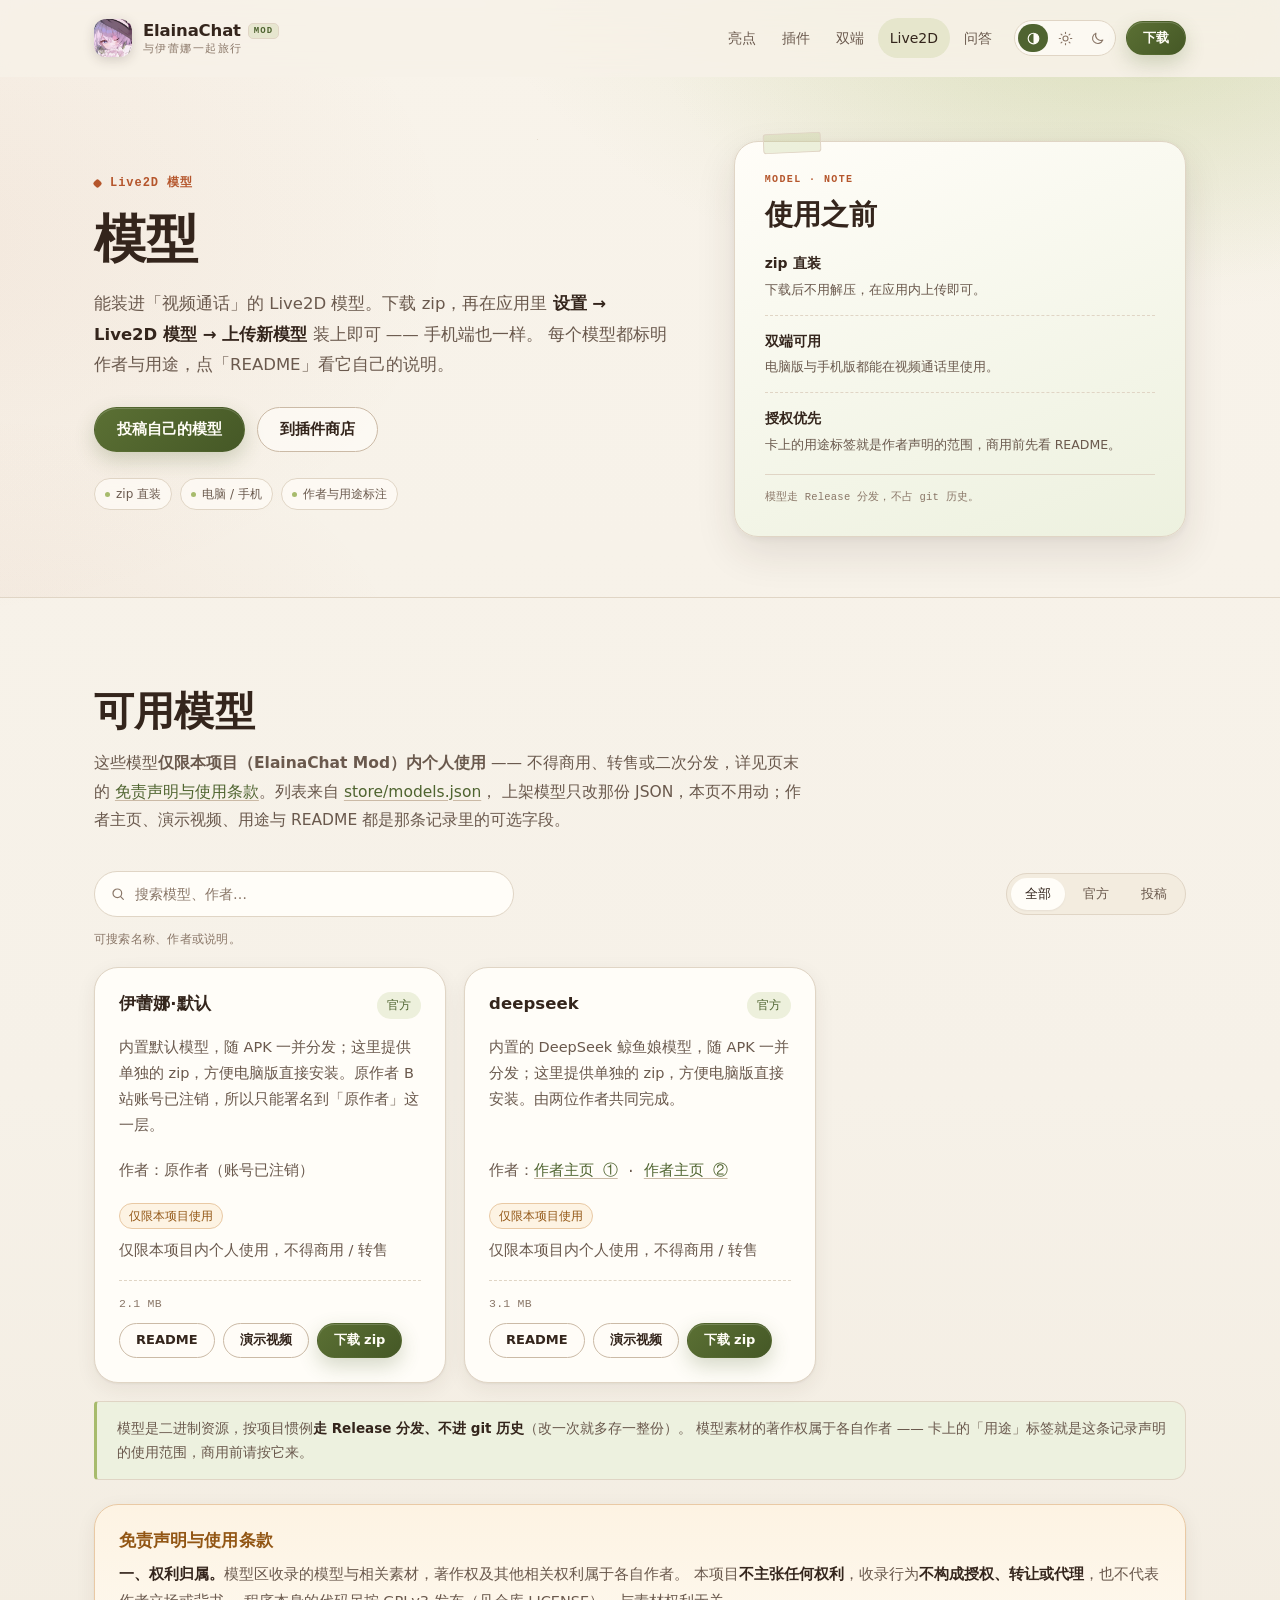
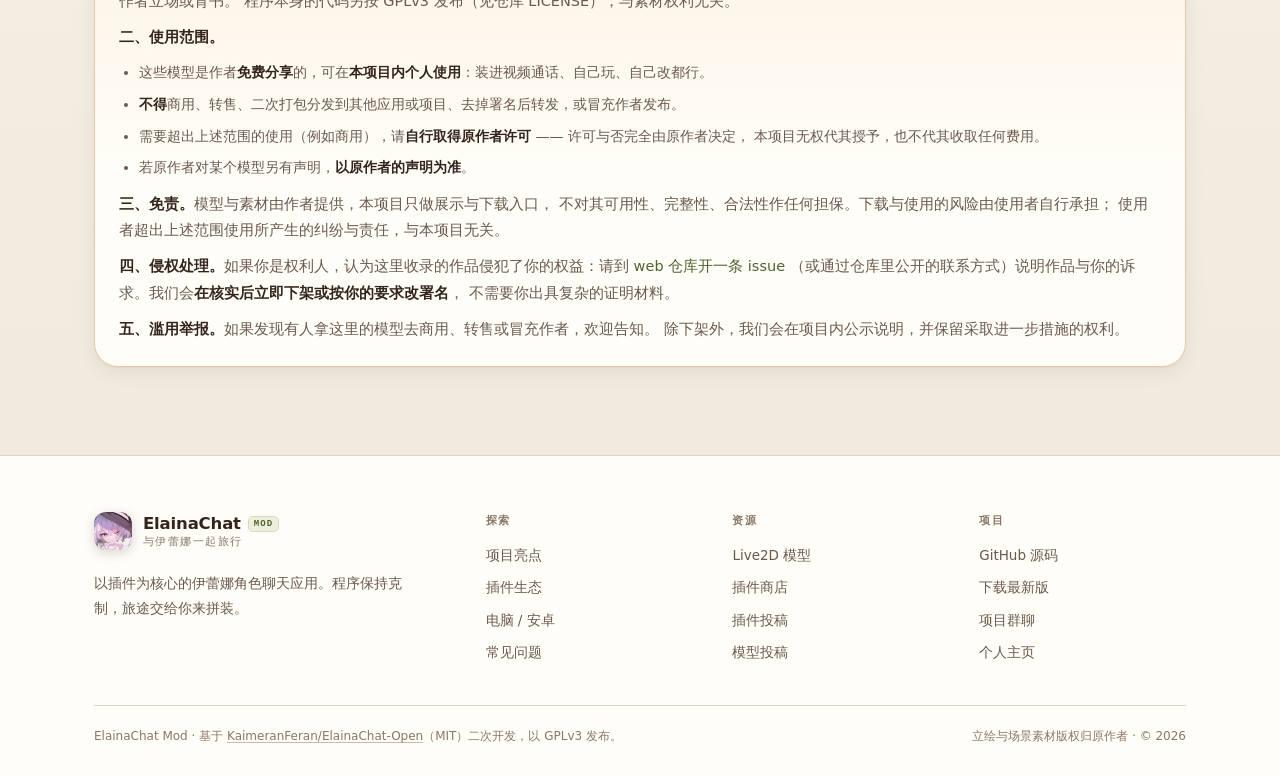
==== commit 87a0e4fc: "fix(site): 应用下载入口统一指向 Releases 页面" ====
--- a/models/index.html
+++ b/models/index.html
@@ -6,7 +6,7 @@
 <title>Live2D 模型 · ElainaChat Mod</title>
 <meta name="description" content="ElainaChat Mod 的 Live2D 模型区：下载模型 zip，在应用里「设置 → Live2D 模型 → 上传新模型」装上即可。每个模型都标明作者、用途（可否商用）与 README；第三方作者也可以投稿。">
 <meta name="theme-color" id="theme-color" content="#f6f1e8">
-<link rel="icon" href="../assets/favicon.png" type="image/png">
+<link rel="icon" href="../assets/favicon.png?v=20261020" type="image/png">
 <link rel="canonical" href="https://xyz921746.github.io/web/models/">
 <meta property="og:type" content="website">
 <meta property="og:site_name" content="ElainaChat Mod">
@@ -22,9 +22,9 @@
 <meta name="twitter:description" content="能装进「视频通话」的 Live2D 模型，标明作者、用途与 README；也欢迎投稿。">
 <meta name="twitter:image" content="https://xyz921746.github.io/web/assets/og-cover.jpg">
 <meta name="twitter:image:alt" content="ElainaChat Mod · 伊蕾娜与雪夜街道">
-<link rel="stylesheet" href="../style.css">
-<script src="../theme.js"></script>
-<script src="../site.js" defer></script>
+<link rel="stylesheet" href="../style.css?v=20261020">
+<script src="../theme.js?v=20261020"></script>
+<script src="../site.js?v=20261020" defer></script>
 </head>
 <body>
 
@@ -55,7 +55,7 @@
           <button type="button" data-mode="dark" title="始终使用深色" aria-label="始终使用深色"><svg class="icon" aria-hidden="true" viewBox="0 0 24 24"><path d="M20.5 14.5A8.5 8.5 0 0 1 9.5 3.5a8.5 8.5 0 1 0 11 11Z"/></svg></button>
         </div>
       </div>
-      <a class="btn btn--primary btn--sm header-cta" href="https://github.com/XYZ921746/ElainaChat-mod/releases/latest">下载</a>
+      <a class="btn btn--primary btn--sm header-cta" href="https://github.com/XYZ921746/ElainaChat-mod/releases">下载</a>
       <button class="menu-toggle" type="button" aria-expanded="false" aria-controls="mobile-menu" aria-label="打开菜单">
         <span aria-hidden="true"></span><span aria-hidden="true"></span><span aria-hidden="true"></span>
       </button>
@@ -72,7 +72,7 @@
       <a class="nav-link" href="./submit/">模型投稿</a>
     </nav>
     <div class="mobile-menu__actions">
-      <a class="btn btn--primary" href="https://github.com/XYZ921746/ElainaChat-mod/releases/latest">下载 APK</a>
+      <a class="btn btn--primary" href="https://github.com/XYZ921746/ElainaChat-mod/releases">下载 APK</a>
       <a class="btn btn--ghost" href="https://github.com/XYZ921746/ElainaChat-mod">GitHub 源码</a>
     </div>
     <p class="mobile-menu__note">电脑版需要 Node.js ≥ 20 · 项目处于测试状态</p>
@@ -137,7 +137,7 @@
         <p class="loading">正在读取 models.json…</p>
       </div>
       <p class="catalog-empty" id="model-empty" hidden>没有找到匹配的模型，换个关键词或筛选条件试试。</p>
-      <noscript><p class="notice">当前浏览器禁用了 JavaScript，无法自动列出模型。可直接到 <a href="https://github.com/XYZ921746/ElainaChat-mod/releases/latest">Releases</a> 下载模型 zip。</p></noscript>
+      <noscript><p class="notice">当前浏览器禁用了 JavaScript，无法自动列出模型。可直接到 <a href="https://github.com/XYZ921746/ElainaChat-mod/releases">Releases</a> 下载模型 zip。</p></noscript>
       <p class="notice" id="model-error" hidden></p>
       <p class="notice">模型是二进制资源，按项目惯例<strong>走 Release 分发、不进 git 历史</strong>（改一次就多存一整份）。
         模型素材的著作权属于各自作者 —— 卡上的「用途」标签就是这条记录声明的使用范围，商用前请按它来。</p>
@@ -206,7 +206,7 @@
         <p class="footer-col-title">项目</p>
         <ul class="footer-links">
           <li><a href="https://github.com/XYZ921746/ElainaChat-mod">GitHub 源码</a></li>
-          <li><a href="https://github.com/XYZ921746/ElainaChat-mod/releases/latest">下载最新版</a></li>
+          <li><a href="https://github.com/XYZ921746/ElainaChat-mod/releases">下载最新版</a></li>
           <li><a href="https://qm.qq.com/q/cr59nTQiUo" target="_blank" rel="noopener">项目群聊</a></li>
           <li><a href="https://github.com/XYZ921746">个人主页</a></li>
         </ul>
@@ -220,7 +220,7 @@
 </footer>
 
 <!-- ── 模型列表：数据来自 ../store/models.json（与插件商店同一套做法） ── -->
-<script src="../catalog.js"></script>
+<script src="../catalog.js?v=20261020"></script>
 <script>
 (function () {
   'use strict';
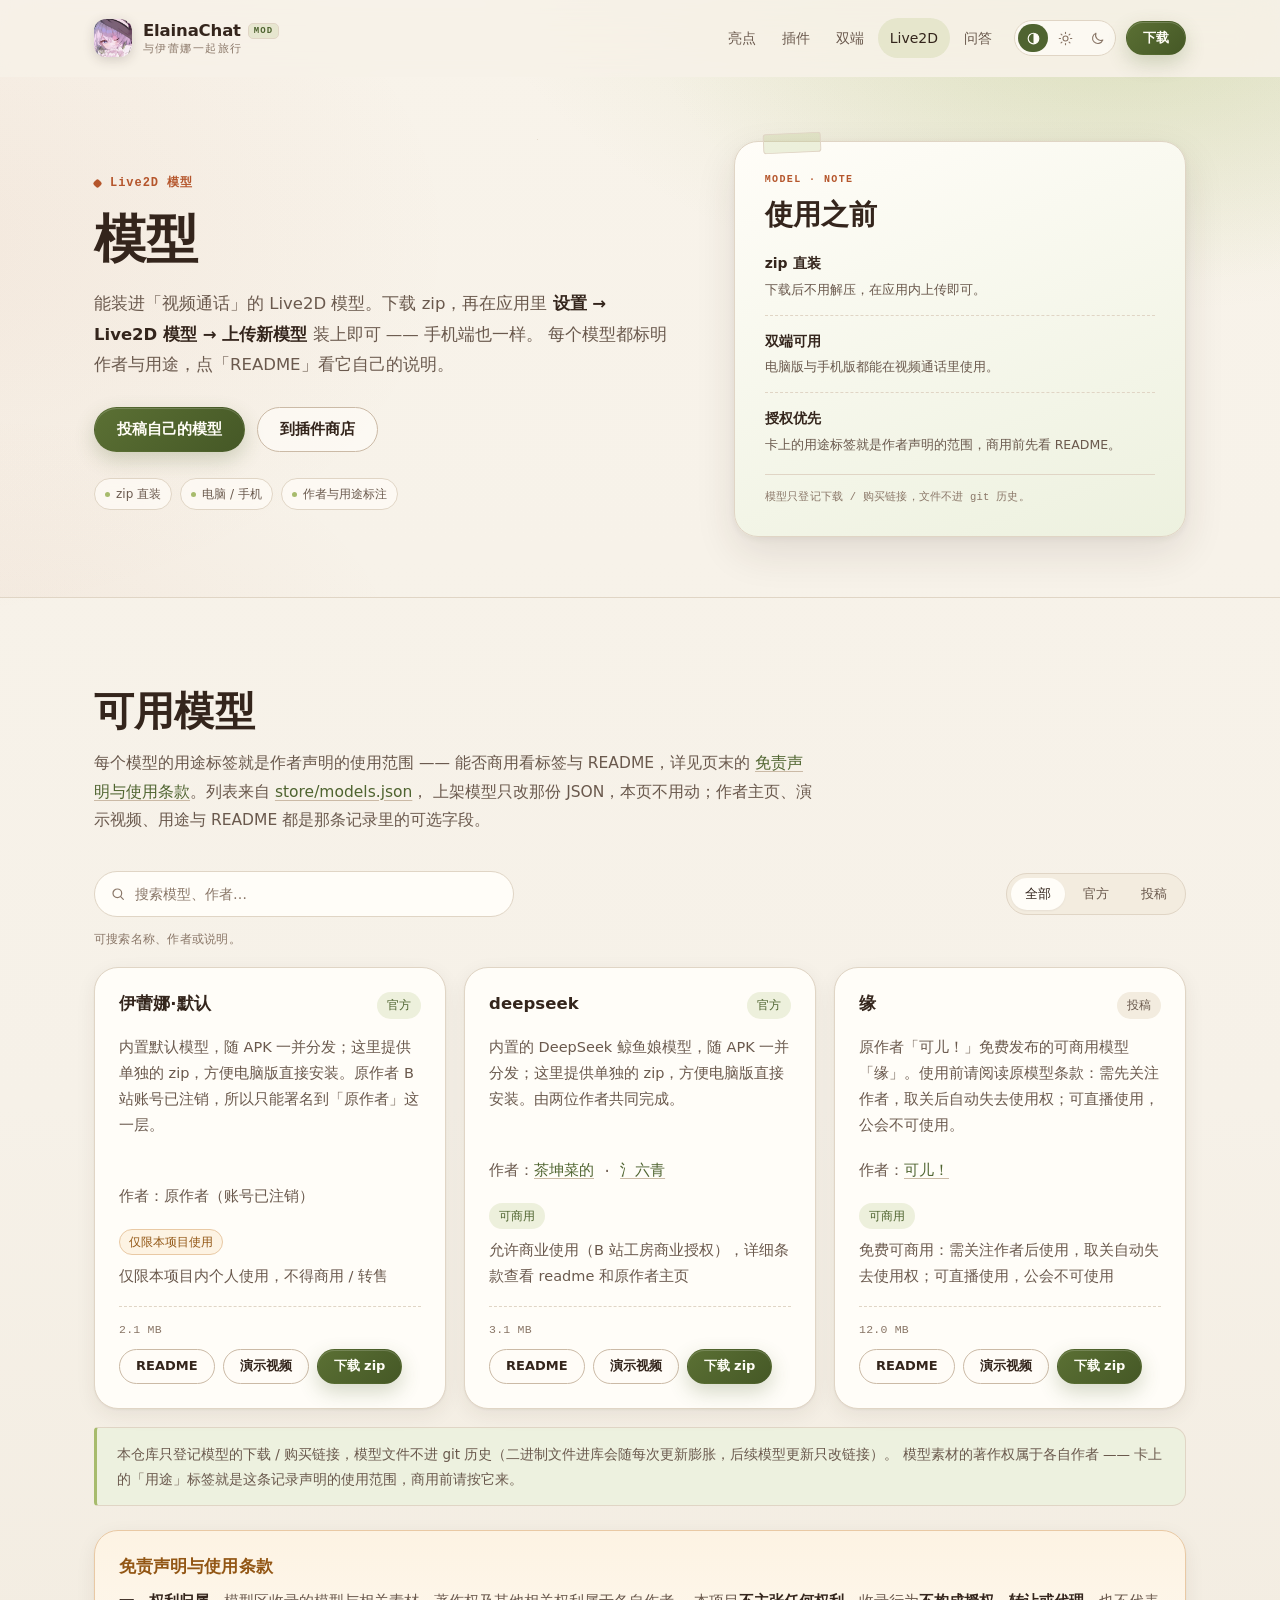
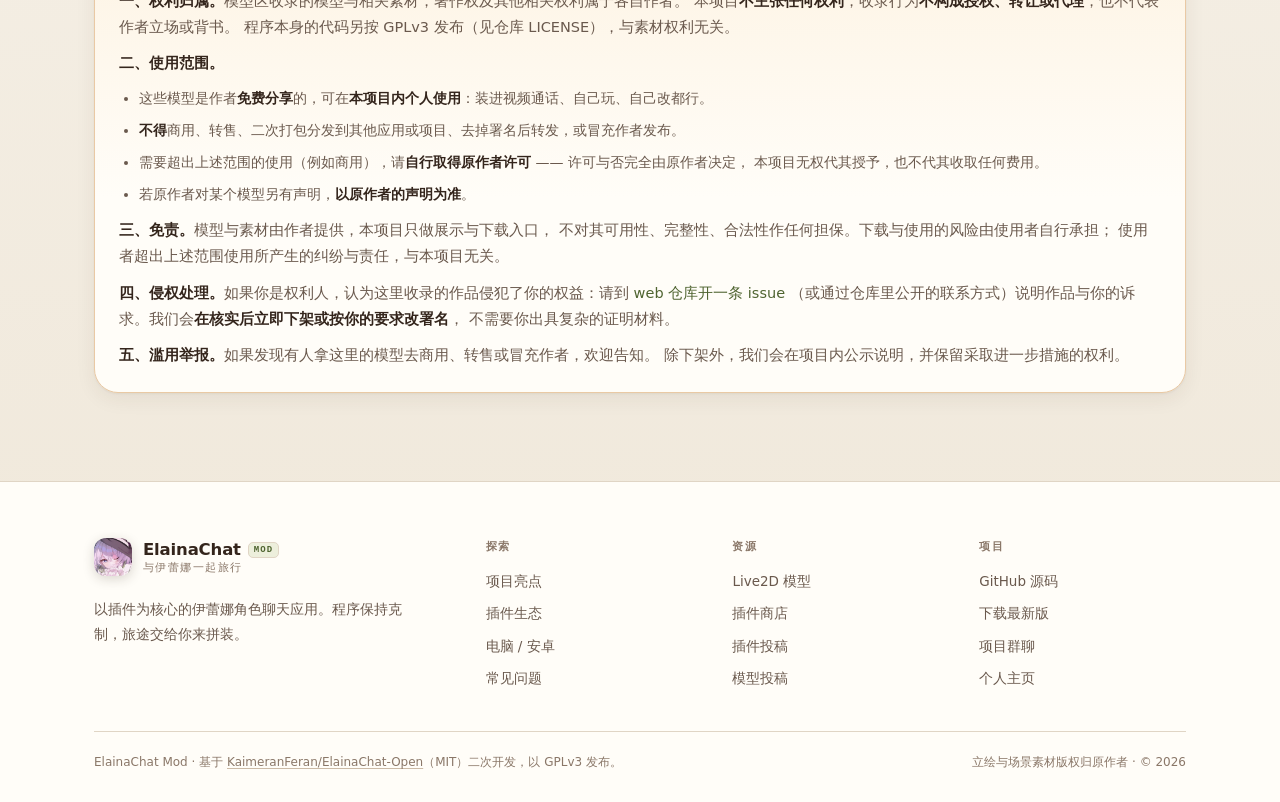
==== commit 82b2b623: "feat(models): 新增「缘」模型（Release 直链）、deepseek 改可商用并补全作者名；模型只登记下载链接" ====
--- a/models/index.html
+++ b/models/index.html
@@ -107,7 +107,7 @@
           <li><strong>双端可用</strong><span>电脑版与手机版都能在视频通话里使用。</span></li>
           <li><strong>授权优先</strong><span>卡上的用途标签就是作者声明的范围，商用前先看 README。</span></li>
         </ul>
-        <p class="catalog-note__foot">模型走 Release 分发，不占 git 历史。</p>
+        <p class="catalog-note__foot">模型只登记下载 / 购买链接，文件不进 git 历史。</p>
       </aside>
     </div>
   </section>
@@ -116,7 +116,7 @@
     <div class="wrap">
       <div class="section-head">
         <h2>可用模型</h2>
-        <p>这些模型<strong>仅限本项目（ElainaChat Mod）内个人使用</strong> —— 不得商用、转售或二次分发，详见页末的
+        <p>每个模型的用途标签就是作者声明的使用范围 —— 能否商用看标签与 README，详见页末的
           <a href="#terms">免责声明与使用条款</a>。列表来自 <a href="../store/models.json">store/models.json</a>，
           上架模型只改那份 JSON，本页不用动；作者主页、演示视频、用途与 README 都是那条记录里的可选字段。</p>
       </div>
@@ -139,7 +139,7 @@
       <p class="catalog-empty" id="model-empty" hidden>没有找到匹配的模型，换个关键词或筛选条件试试。</p>
       <noscript><p class="notice">当前浏览器禁用了 JavaScript，无法自动列出模型。可直接到 <a href="https://github.com/XYZ921746/ElainaChat-mod/releases">Releases</a> 下载模型 zip。</p></noscript>
       <p class="notice" id="model-error" hidden></p>
-      <p class="notice">模型是二进制资源，按项目惯例<strong>走 Release 分发、不进 git 历史</strong>（改一次就多存一整份）。
+      <p class="notice">本仓库只登记模型的下载 / 购买链接，模型文件不进 git 历史（二进制文件进库会随每次更新膨胀，后续模型更新只改链接）。
         模型素材的著作权属于各自作者 —— 卡上的「用途」标签就是这条记录声明的使用范围，商用前请按它来。</p>
 
       <!-- 完整条款（插件商店那页的素材说明也指到这里，所以给个锚点） -->
@@ -279,6 +279,8 @@
     if (Array.isArray(m.videoUrls)) videos = videos.concat(m.videoUrls);
 
     var extra = '';
+    /* 链接不指向 zip 时（如原作者发布页）用「获取模型」，避免误以为是直接下载 */
+    var dlLabel = /\.zip(?:[?#]|$)/i.test(m.zipUrl || '') ? '下载 zip' : '获取模型';
     if (m.readmeUrl) {
       extra += '<a class="btn btn--ghost btn--sm" href="' + esc(m.readmeUrl) + '" target="_blank" rel="noopener">README</a>';
     }
@@ -308,7 +310,7 @@
       + '<div class="mod-foot">'
       + '<span class="mod-ver">' + (size(m.sizeBytes) || (m.version ? 'v' + esc(m.version) : '')) + '</span>'
       + '<div class="mod-actions">' + extra
-      + '<a class="btn btn--primary btn--sm" href="' + esc(m.zipUrl) + '" target="_blank" rel="noopener">下载 zip</a>'
+      + '<a class="btn btn--primary btn--sm" href="' + esc(m.zipUrl) + '" target="_blank" rel="noopener">' + dlLabel + '</a>'
       + '</div>'
       + '</div>'
       + '</article>';
